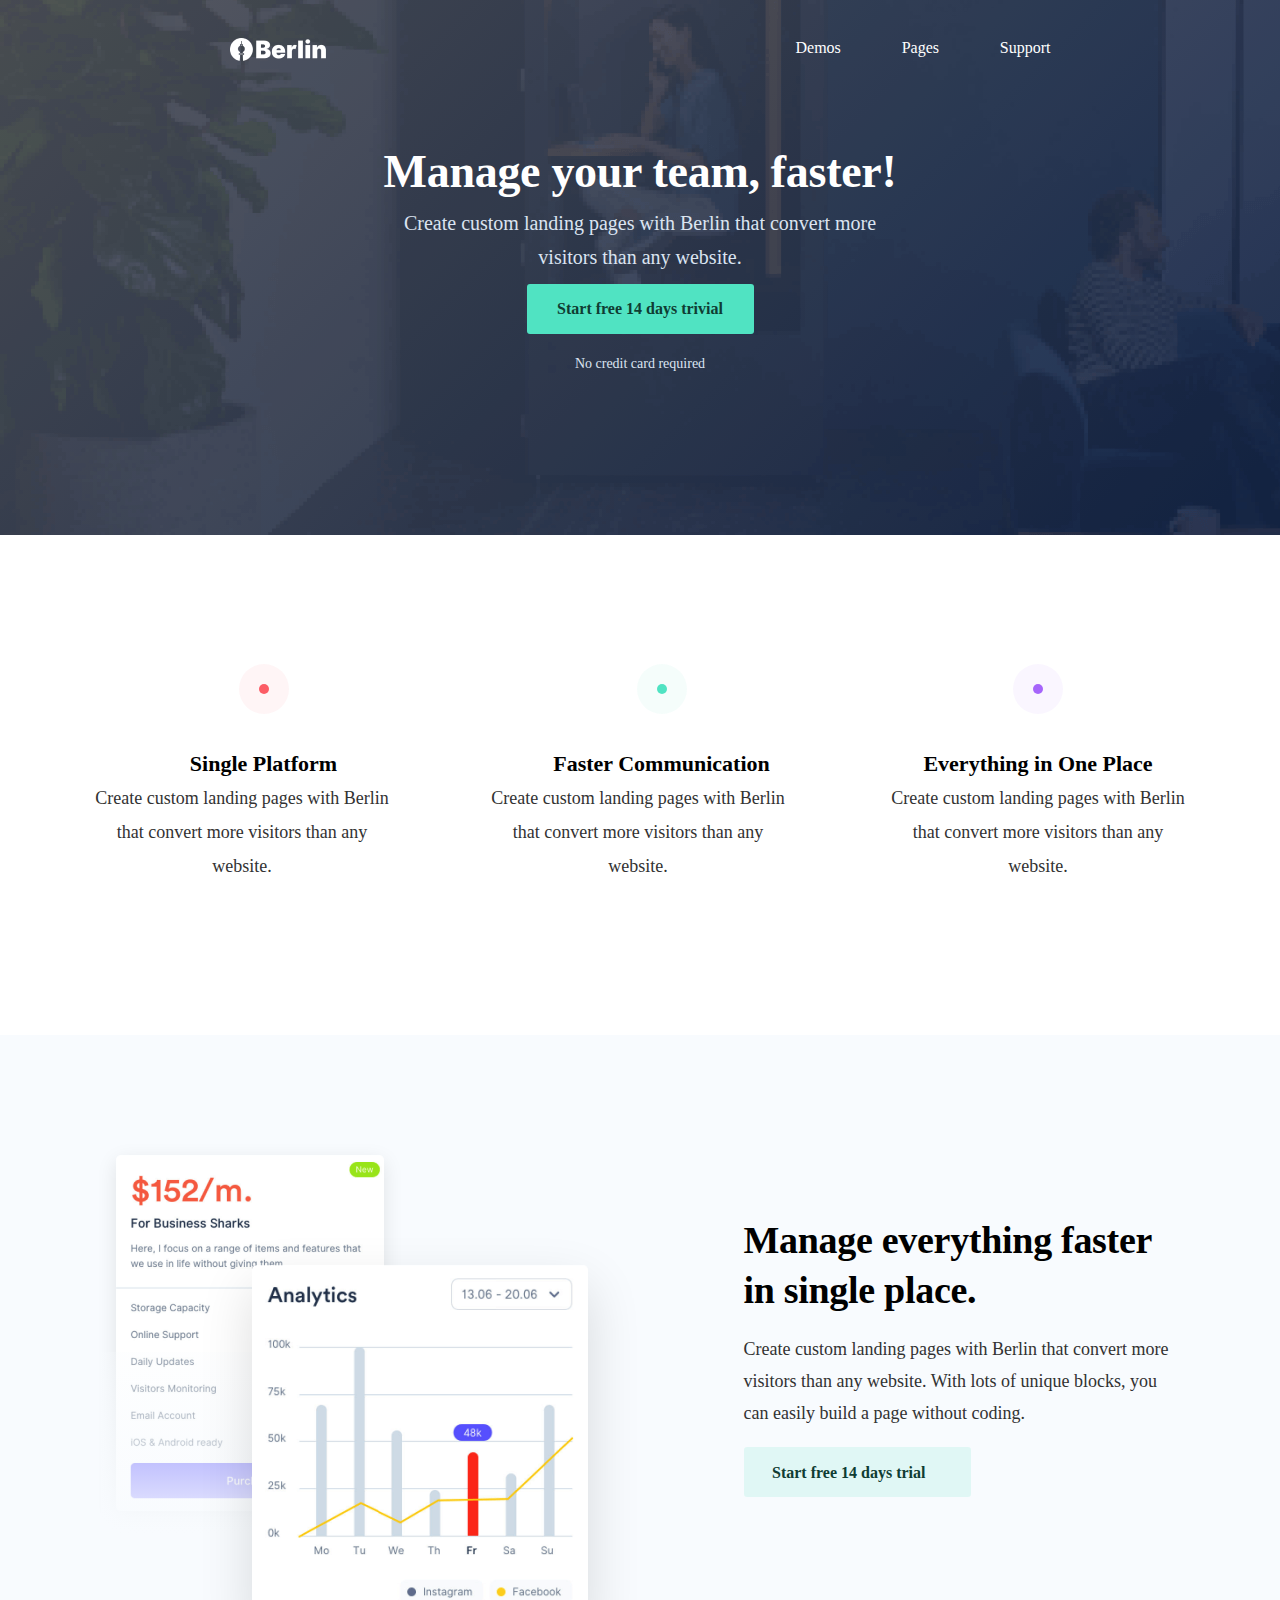
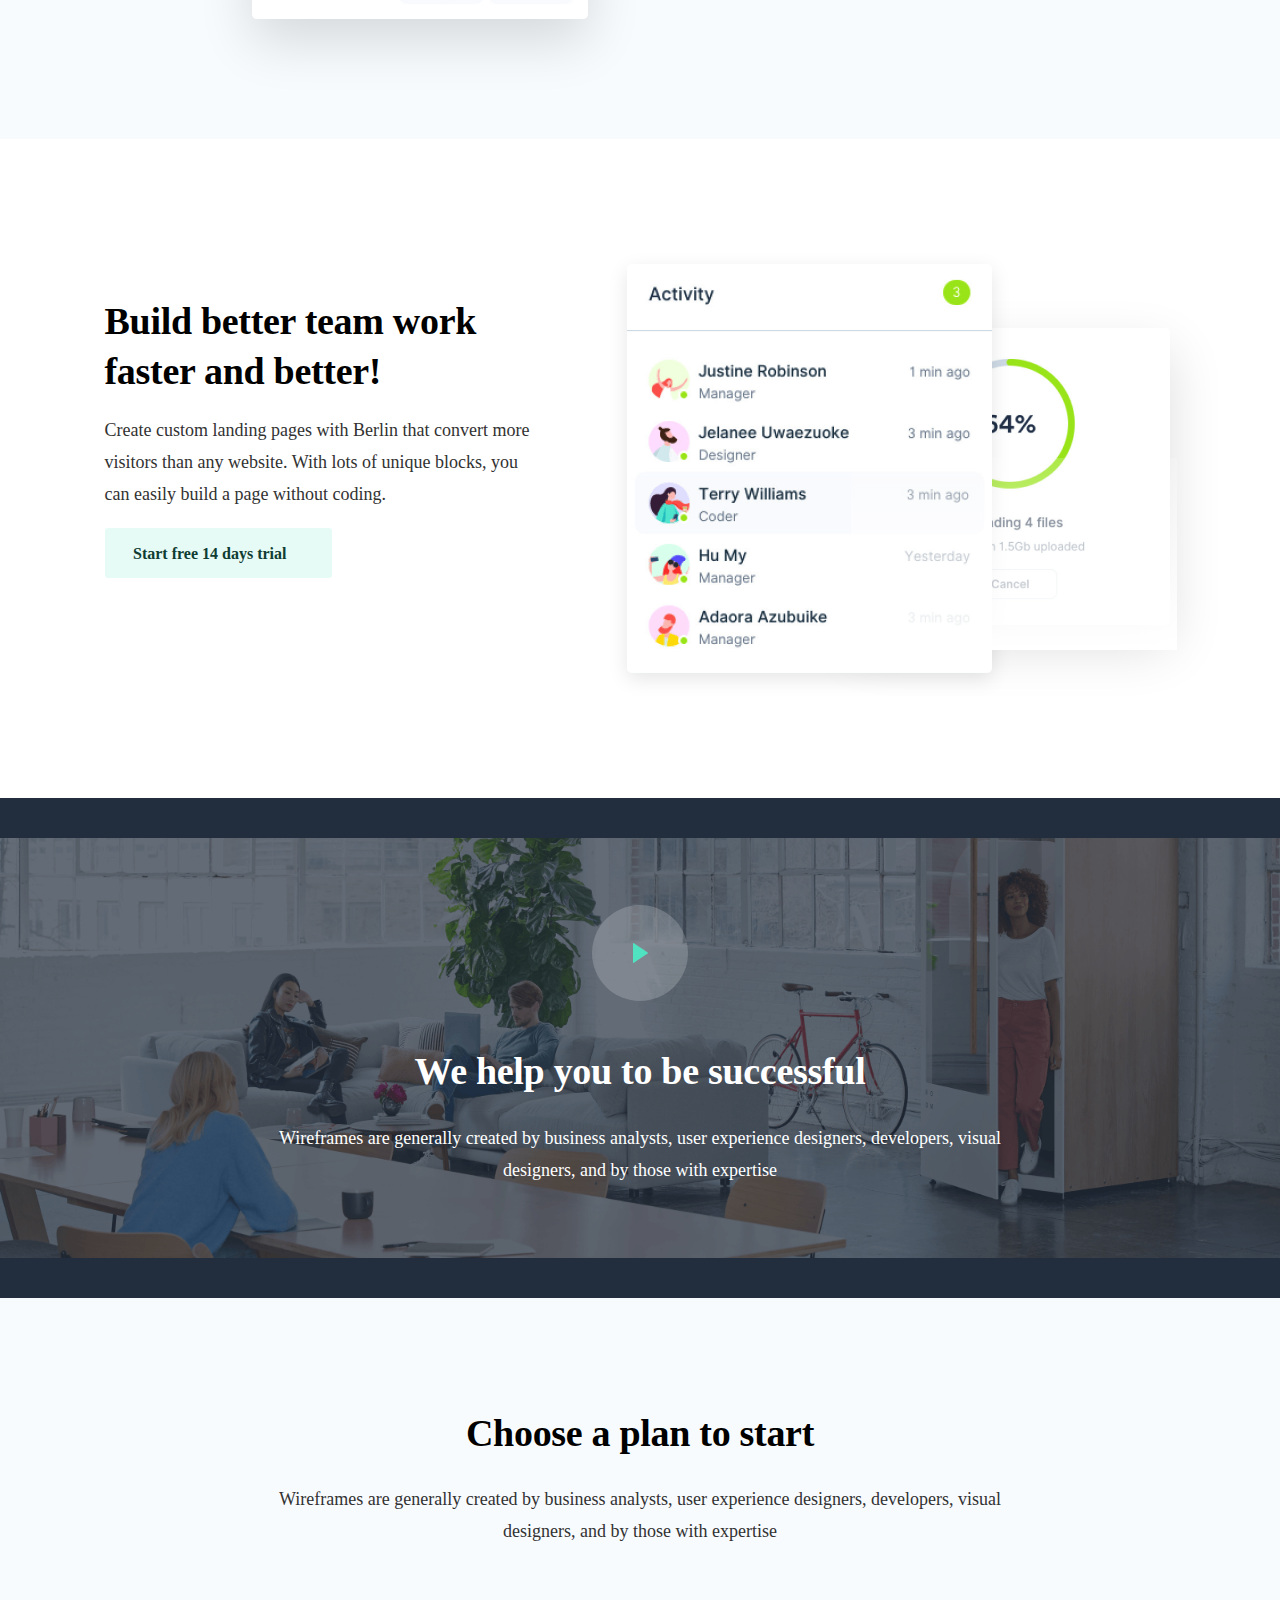
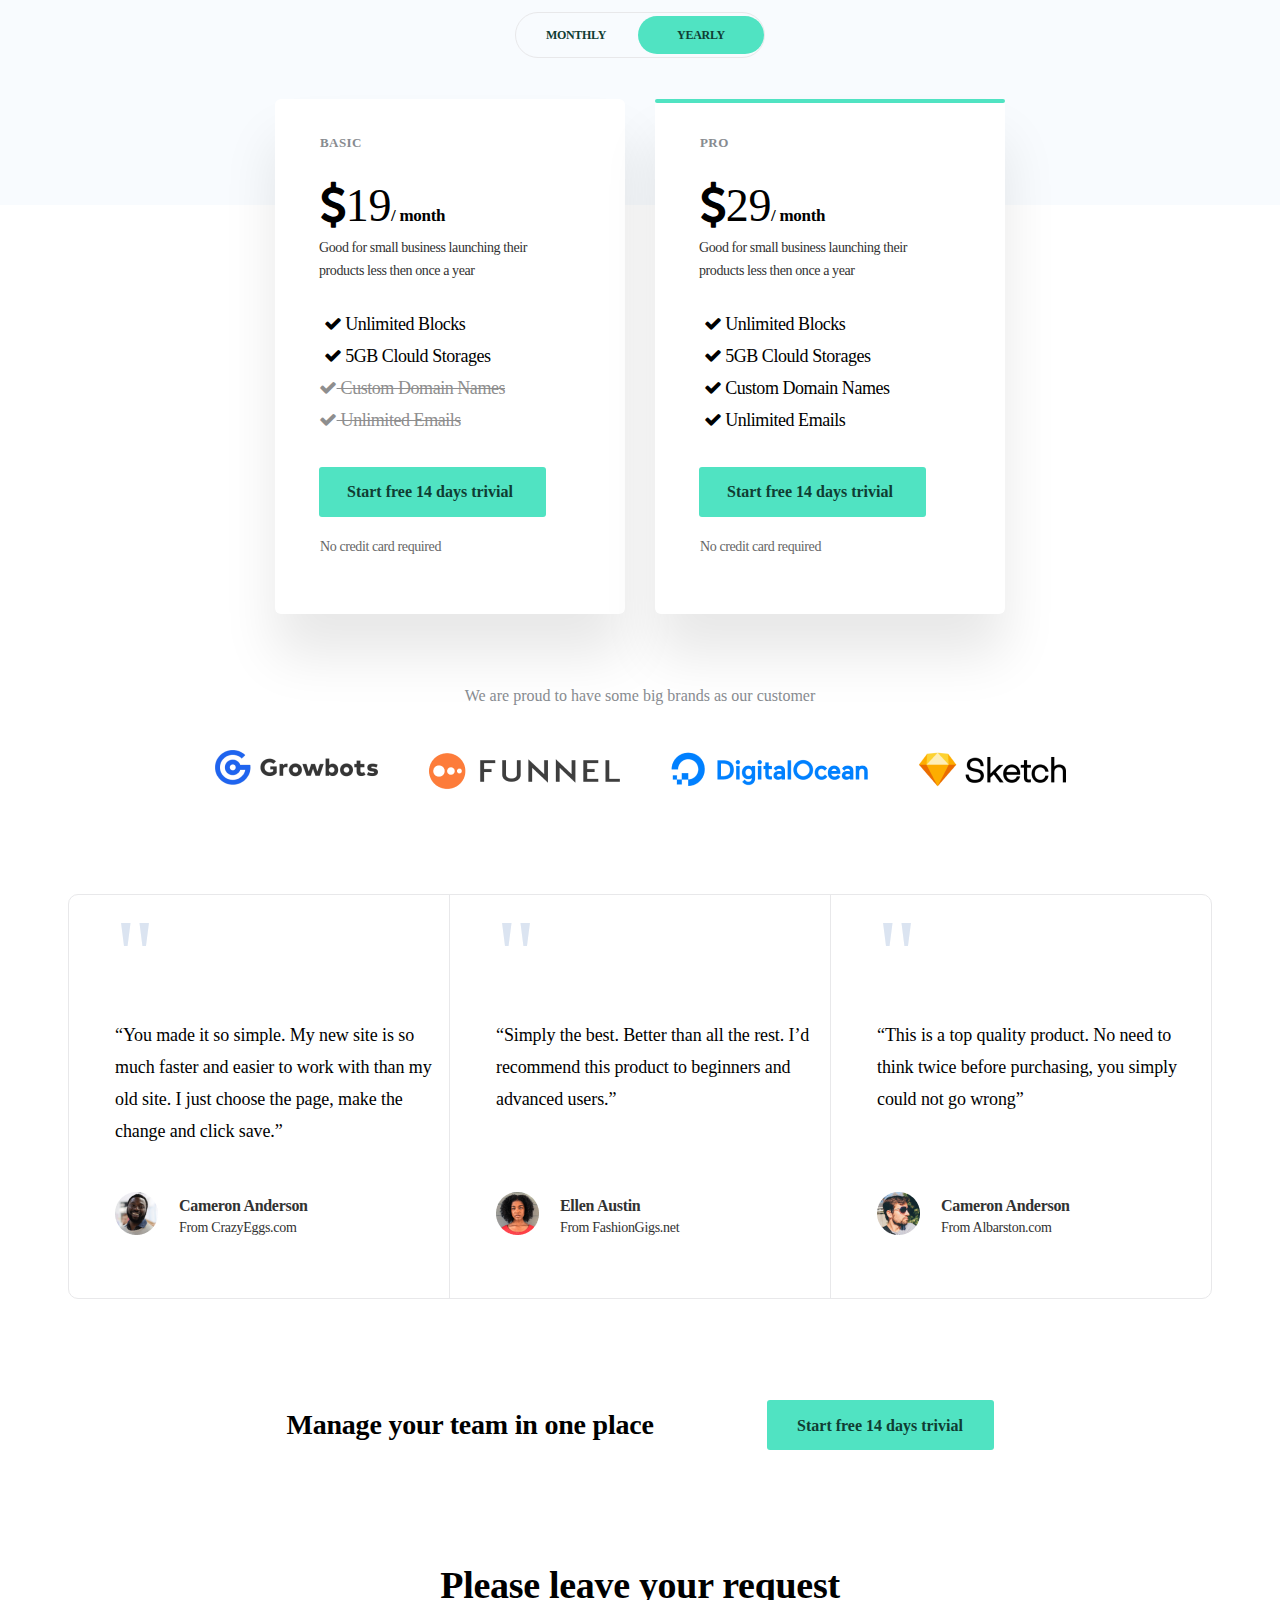
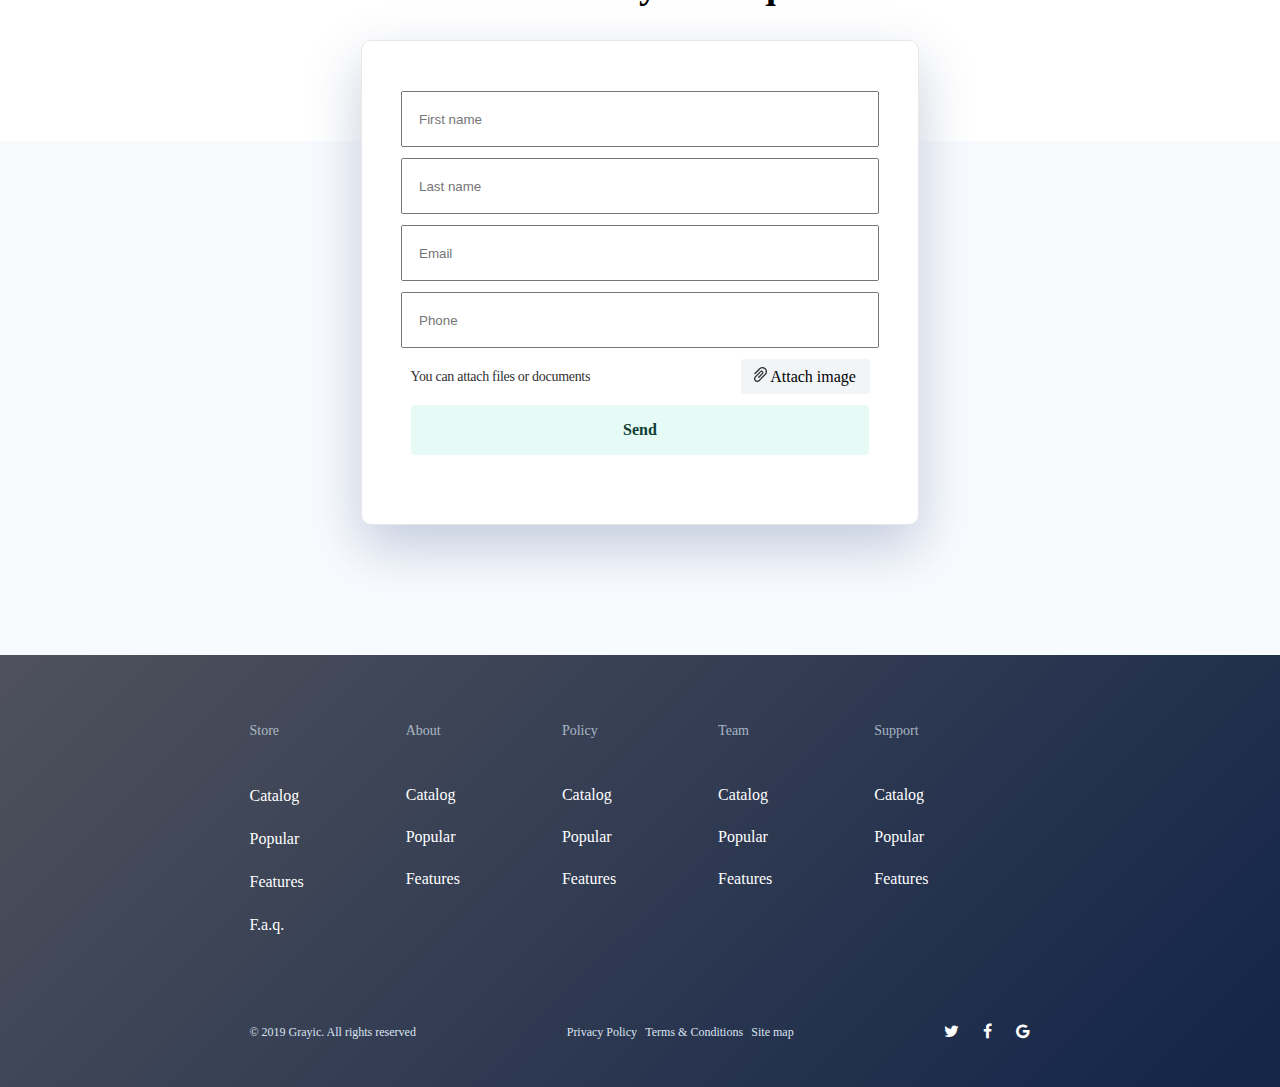
==== Abrakadabra/index.html @ 8251e000 "Add files via upload" ====
<!DOCTYPE html>
<html lang="en">
<head>
    <meta charset="UTF-8">
    <title>Flex'ы</title>
    <link rel="stylesheet" type="text/css" href="med.css">
    <link rel="stylesheet" href="https://cdnjs.cloudflare.com/ajax/libs/font-awesome/4.7.0/css/font-awesome.min.css">
    <meta name="viewport"
          content="width=device-width, user-scalable=no, initial-scale=1.0, maximum-scale=1.0, minimum-scale=1.0">
    <link rel="stylesheet" type="text/css" href="Site 1 css.css">
</head>
<body>
    <div class="BlackBigFrame">
        <div class="BigFrame">
            <div class="HeaderOfFirstBlock head-of-block-1">
                <a href=""><div class="PhotoOnTheTopLeftOfFirstBlock"></div></a>
                <div class="TopRigthButton marg-for-rigth-top-of-1">
                    <p><a href="">Demos </a></p>
                    <p><a href="">Pages </a></p>
                    <p><a href="">Support </a></p>
                </div>
            </div>
                <div class="CenterOfBlock">
                    <h1 class="H1InFirstBlock">Manage your team, faster!</h1>
                    <p class="Description">Create custom landing pages with Berlin that convert more <br>
                    visitors than any website. </p>
                    <p class="BTN"><a class="textBTN" href="">Start free 14 days trivial</a></p>
                    <p class="underButton">No credit card required</p>
                </div>
        </div>
    </div>
    <div class="SecondBlock bigger-height">
        <div class="FrameForCard column-class-marg">
            <div class="Card1">
                <div class="Centrir">
                    <div class="RedOvalRadius"></div>
                    <div class="RedOvalCenter"></div>
                </div>
                <div class="HeaderOfCard">Single Platform</div>
                <div class="textOfCard">Create custom landing pages with Berlin that convert more visitors than any website.</div>
            </div>
            <div class="Card2">
                <div class="Centrir">
                    <div class="GreenOvalRadius"></div>
                    <div class="GreenOvalCenter"></div>
                </div>
                <div class="HeaderOfCard">Faster Communication</div>
                <div class="textOfCard">Create custom landing pages with Berlin that convert more visitors than any website.</div>
            </div>
            <div class="Card3">
                <div class="Centrir">
                    <div class="OvalBlueRadius"></div>
                    <div class="OvalBlueCenter"></div>

                </div>
                <div class="HeaderOfCard">Everything in One Place</div>
                <div class="textOfCard">Create custom landing pages with Berlin that convert more visitors than any website.</div>
            </div>
        </div>
    </div>
    <div class="ThirdBlock big-block-left-align">
        <div class="MiniThirdBlock column-class">
            <div class="FrameForImageOfThirdBlock">
                <div class="ImageCloser">
                    <div class="RectangleForCloserPhoto"></div>
                </div>
                <div class="ImageNext"></div>
            </div>
            <div class="FrameForTextOfGraph">
                <div class="HeaderOfGraph">Manage everything faster in single place.</div>
                <p class="textOfGraph">Create custom landing pages with Berlin that convert more visitors than any
                    website. With lots of unique blocks, you can easily build a page without coding.</p>
                <div class="BTNForGraph"></div>
                <a class="textBTNForGraph" href=" ">Start free 14 days trial</a>

            </div>
        </div>
    </div>
    <div class="Block4">
        <div class="Mini4Block column-class-reverse">
            <div class="FrameForImageOf4Block">
                <div class="ImageCloserOf4Block">
                    <div class="RectangleForCloserPhotoOf4Block"></div>
                </div>
                <div class="ImageNextOf4Block"></div>
            </div>
            <div class="FrameForTextOfGraph">
                <div class="HeaderOfGraph">Build better team work faster and better!</div>
                <p class="textOfGraph">Create custom landing pages with Berlin that convert more visitors than any
                    website. With lots of unique blocks, you can easily build a page without coding.</p>
                <div class="BTNForGraph"></div>
                <a class="textBTNForGraph" href=" ">Start free 14 days trial</a>
            </div>
        </div>
    </div>
<div class="video-lower"><div class="Block5Fon">
        <video width="100%" height="500" poster="VideoImage.png">
        <source src="movie.mp4">
        </video>
        <div class="CenterOfBlock5 ">
            <div>
                <a class="Centrir" href=""><div class="OvalRadius"></div>
                    <div class="PlayBadge">
                    </div></a>
            </div>
            <h1 class="UnderPlay">We help you to be successful</h1>
            <div class="centrirov"><p class="textUnderPlay white-text-of-video-block">Wireframes are generally created by business analysts, user experience designers, developers, visual
                designers, and by those with expertise</p></div>
        </div>
    </div>
    <div class="Block6">
        <div class="PlanToStart">
            <h1 class="HeaderOf6Block">Choose a plan to start</h1>
            <div class="centrirov"><p class="textOfBlock6 white-text-of-video-block">Wireframes are generally created by business analysts, user experience designers, developers, visual
                designers, and by those with expertise</p></div>
        </div>
    </div>
    <div class="Block7">
        <div class="Shop2Card">
            <div class="ButtonOf7Block">
                <a href=""><div class="LeftButtonOf7Block">MONTHLY</div></a>
                <a href=""><div class="RightButtonOf7Block">YEARLY</div></a>
            </div>
            <div class="FrameForCardOfThePrice column-class-for-price">
                <div class="CardWithPrice">
                    <a href=""><div class="Rectangl"></div></a>
                    <div class="Version">Basic</div>
                    <div class="TypeOfDollar"><i class="fa fa-dollar">19</i><span class="TypeOfAfterDollar">/ month</span></div>
                    <div class="TextOfCardWithPrice">Good for small business launching their products less then once a year</div>
                    <div class="PointsOfAdvantages"><i class="fa fa-check"></i> Unlimited Blocks</div>
                    <div class="PointsOfAdvantages"><i class="fa fa-check"></i> 5GB Clould Storages</div>
                    <div class="TextWithLine"><i class="fa fa-check"></i> Custom Domain Names</div>
                    <div class="TextWithLine"><i class="fa fa-check"></i> Unlimited Emails</div>
                    <p class="BTNForPrice"><a class="textBTNForPrice" href="">Start free 14 days trivial</a></p>
                    <p class="BlackTextUnderBTN">No credit card required</p>
                </div>
                <div class="CardWithPrice">
                    <a href=""><div class="BlueRectangl"></div></a>
                    <div class="Version">Pro</div>
                    <div class="TypeOfDollar"><i class="fa fa-dollar">29</i><span class="TypeOfAfterDollar">/ month</span></div>
                    <div class="TextOfCardWithPrice">Good for small business launching their products less then once a year</div>
                    <div class="PointsOfAdvantages"><i class="fa fa-check"></i> Unlimited Blocks</div>
                    <div class="PointsOfAdvantages"><i class="fa fa-check"></i> 5GB Clould Storages</div>
                    <div class="PointsOfAdvantages"><i class="fa fa-check"></i> Custom Domain Names</div>
                    <div class="PointsOfAdvantages"><i class="fa fa-check"></i> Unlimited Emails</div>
                    <p class="BTNForPrice"><a class="textBTNForPrice" href="">Start free 14 days trivial</a></p>
                    <p class="BlackTextUnderBTN">No credit card required</p>
                </div>
            </div>
        </div>
    </div>
<div class="lower-400">    <div class="FrameForShops">
        <div class="Shops">
            <div class="Shops__container">We are proud to have some big brands as our customer</div>
            <div class="Shops__brand simple-column-class">
                <a href=""><div class="Growbots"></div></a>
                <a href=""><div class="Funnel"></div></a>
                <a href=""><div class="Ocean"></div></a>
                <a href=""><div class="Sketch"></div></a>
            </div>
        </div>
    </div>
</div>
    <div class="comments">
        <div class="comments-container comments-media">
            <div class="comments-container-exemple">
                <div class="comments-container-exemple-quotes">"</div>
                <div class="comments-container-exemple-text">“You made it so simple. My new site is so much faster and
                    easier to work with than my old site. I just choose the page, make the change and click save.”</div>
                <div class="comments-container-exemple-account">
                    <div class="comments-container-exemple-account-avatar-camer"></div>
                    <div class="comments-container-exemple-account-description">
                        <div class="comments-container-exemple-account-name">Cameron Anderson</div>
                        <div class="comments-container-exemple-account-home">From CrazyEggs.com</div>
                    </div>
                </div>
            </div>

            <div class="comments-container-exemple">
                <div class="comments-container-exemple-quotes">"</div>
                <div class="comments-container-exemple-text-margin">“Simply the best. Better than all the rest. I’d recommend
                    this product to beginners and advanced users.”</div>
                <div class="comments-container-exemple-account">
                    <div class="comments-container-exemple-account-avatar-girl"></div>
                    <div class="comments-container-exemple-account-description">
                        <div class="comments-container-exemple-account-name">Ellen Austin</div>
                        <div class="comments-container-exemple-account-home">From FashionGigs.net</div>
                    </div>
                </div>
            </div>
            <div class="comments-container-exemple">
                <div class="comments-container-exemple-quotes">"</div>
                <div class="comments-container-exemple-text-margin">“This is a top quality product. No need to think twice
                    before purchasing, you simply could not go wrong”</div>
                <div class="comments-container-exemple-account">
                    <div class="comments-container-exemple-account-avatar-nicecamer"></div>
                    <div class="comments-container-exemple-account-description">
                        <div class="comments-container-exemple-account-name">Cameron Anderson</div>
                        <div class="comments-container-exemple-account-home">From Albarston.com</div>
                    </div>
                </div>
            </div>
        </div>
    </div>
    <div class="lower-750">
    <div class="lonelyBTN">
        <div class="lonelyBTN-Frame">
            <div class="lonelyBTN-Frame-text">Manage your team in one place</div>
            <p class="lonelyBTN-Frame-rect"><a class="lonelyBTN-Frame-rect-text" href="">Start free 14 days trivial</a></p>
        </div>
    </div>
    <div class="Form">
        <div class="form-container">
            <div class="HeaderOf6Block">Please leave your request</div>
            <div class="form-container-main">
                <div><input type="text" placeholder="First name" class="form-container-main-btn"></div>
                <div><input type="text" placeholder="Last name" class="form-container-main-btn"></div>
                <div><input type="email" placeholder="Email" class="form-container-main-btn"></div>
                <div><input type="tel" placeholder="Phone" class="form-container-main-btn"></div>
                <div class="form-container-main-attach">
                    <div class="form-container-main-attach-text">You can attach files or documents</div>
                    <div class="form-container-main-attach-relative">

                        <div class="form-container-main-attach-btn-text"><p><img src="skrep.png" alt=""> Attach image</p></div>
                        <div><input class="form-container-main-attach-btn" type="submit"></div>
                    </div>
                </div>
                <a href=""><div class="form-container-main-send"></div>
                    <div class="form-container-main-send-text">Send</div></a>

            </div>
        </div>
    </div>
    <div class="footer">
        <div class="footer-container">
            <div class="footer-container-top">
                <div class="footer-container-top-store footer-container-top-text footer-column">
                    <div class="footer-container-top-header">Store</div>
                    <div><a href="">Catalog</a></div>
                    <div><a href="">Popular</a></div>
                    <div><a href="">Features</a></div>
                    <div><a href="">F.a.q.</a></div>
                </div>
                <div class="footer-container-top-column footer-container-top-text footer-column">
                    <div class="footer-container-top-header">About</div>
                    <div><a href="">Catalog</a></div>
                    <div><a href="">Popular</a></div>
                    <div><a href="">Features</a></div>
                </div>
                <div class="footer-container-top-column footer-container-top-text footer-column">
                    <div class="footer-container-top-header">Policy</div>
                    <div><a href="">Catalog</a></div>
                    <div><a href="">Popular</a></div>
                    <div><a href="">Features</a></div>
                </div>
                <div class="footer-container-top-column footer-container-top-text footer-column">
                    <div class="footer-container-top-header">Team</div>
                    <div><a href="">Catalog</a></div>
                    <div><a href="">Popular</a></div>
                    <div><a href="">Features</a></div>
                </div>
                <div class="footer-container-top-column footer-container-top-text footer-column">
                    <div class="footer-container-top-header">Support</div>
                    <div><a href="">Catalog</a></div>
                    <div><a href="">Popular</a></div>
                    <div><a href="">Features</a></div>
                </div>
            </div>
            <div class="footer-container-botton footer-container-botton-text">
                <div>© 2019 Grayic. All rights reserved</div>
                <div class="footer-container-botton-center">
                    <div>Privacy Policy</div>
                    <div>Terms & Conditions</div>
                    <div>Site map</div>
                </div>
                <div class="footer-container-botton-rigth">
                    <a href=""><i class="fa fa-twitter"></i></a>
                    <a href=""><i class="fa fa-facebook-f"></i></a>
                    <a href=""><i class="fa fa-google"></i></a>
                </div>
            </div>
        </div>
    </div>
    </div>
</div>
</body>
</html>
---- Abrakadabra/med.css ----
@media (min-width: 600px) and (max-width: 1100px){
    .column-class-marg{
        flex-direction: column;
        align-items: center;
        margin-bottom: 400px;
        margin-top: 150px;
    }
    .head-of-block-1{
        flex-direction: column;
        align-items: center;
    }
    .simple-column-class{
        flex-direction: column;
        align-items: center;
    }
    .column-class{
        margin-top: 100px;
        display: flex;
        flex-direction: column;

    }
    .column-class-for-price{
        flex-direction: column;
        margin-right: calc(100% - 730px/2);
    }
    .column-class-reverse{
        margin-top: 800px;
        flex-direction: column-reverse;
    }
    .video-lower{
        margin-top: 300px;
    }
    .lower-400{
        margin-top: 400px;
    }

    .centrirov{
        display: flex;
        justify-content: center;
    }
    .white-text-of-video-block{
        width: 550px;
    }
    .comments-media{
        flex-direction: column;
        margin-top: 100px;
        align-items: center;
    }
    .lower-750{
        margin-top: 750px;
    }
    .footer-column{
        padding-right: 10px;
    }
}
---- Abrakadabra/Site 1 css.css ----
body{
    margin: 0;
}
a{
    text-decoration: none;
}
a{
    color: #FFFFFF;
}
.BlackBigFrame{
    width: 100%;
    height: 535px;
    background: linear-gradient(315.06deg, #152649 5%, #4F525C 100%);
}
.BigFrame{
    width: 100%;
    height: 535px;
    background: url(Foto1.png);
    display: flex;
    flex-wrap: wrap;
    justify-content: center;
}
.HeaderOfFirstBlock{
    display: flex;
    justify-content: space-between;
    width: calc(100% - 231px - 228px);
    margin-top: 20px;
    height: 50px;

    font-family: Inter;
    font-style: normal;
    font-weight: normal;
    font-size: 16px;
    line-height: 24px;

    color: #DBE4F1;
}
.CenterOfBlock{
    width: 585px;
    height: 260px;
    margin-top: -50px;
    text-align: center;
}
.H1InFirstBlock{
    font-family: Inter;
    font-style: normal;
    font-weight: bold;
    font-size: 46px;
    line-height: 68px;

    margin-top: -10px;
    text-align: center;
    letter-spacing: -0.3px;

    color: #FFFFFF;
}
.Description{
    font-family: Inter;
    font-style: normal;
    font-weight: normal;
    font-size: 20px;
    line-height: 34px;
    margin-top: -30px;

    text-align: center;

    color: #DBE4F1;
}
.BTN{
    margin-left: calc(50% - 227px/2);
    margin-top: -10px;
    width: 227px;
    height: 50px;
    background: #50E3C2;
    border-radius: 3px;
}
.textBTN{
    font-family: Inter;
    font-style: normal;
    font-weight: 600;
    font-size: 16px;
    line-height: 50px;
    text-align: center;

    color: #0F3D33;
}
.underButton{
    font-family: Inter;
    font-style: normal;
    font-weight: normal;
    font-size: 14px;
    line-height: 28px;

    text-align: center;

    color: #DBE4F1;
}
.TopRigthButton{
    display: flex;
    width: 255px;
    justify-content: space-between;

    font-family: Inter;
    font-style: normal;
    font-weight: normal;
    font-size: 16px;
    line-height: 24px;

    color: #DBE4F1;
}
.PhotoOnTheTopLeftOfFirstBlock{
    width: 96px;
    height: 23px;
    margin-top: 18px;
    color: #FFFFFF;
    background: url(Berlin.png);
}
.SecondBlock{
    width: 100%;
    height: 500px;
    display: flex;
    justify-content: center;
    align-items: center;
}
.FrameForCard{
    width: 1103px;
    height: 243px;
    display: flex;
    justify-content: space-between;
}
.Card1{
    width: 350px;
    height: 243px;
}
.Card2{
    width: 354px;
    height: 243px;
}
.Card3{
    width: 307px;
    height: 243px
}
.HeaderOfCard{
    font-family: Inter;
    font-style: normal;
    font-weight: bold;
    font-size: 22px;
    line-height: 34px;

    text-align: center;

    color: #000000;
}
.textOfCard{
    width: 307px;

    font-family: Inter;
    font-style: normal;
    font-weight: normal;
    font-size: 18px;
    line-height: 34px;

    text-align: center;

    color: #323232;
}
.OvalBlueCenter{
    width: 10px;
    height: 10px;
    margin-bottom: calc(33px - 10px);
    background: #A665FB;
    border-radius: 50%;

    position: relative;
    bottom: 30px;
}
.OvalBlueRadius{
    width: 50px;
    height: 50px;
    background: #A665FB;
    mix-blend-mode: normal;
    opacity: 0.06;
    border-radius: 50%;
}
.RedOvalCenter{
    width: 10px;
    height: 10px;
    margin-bottom: calc(33px - 10px);
    background: #FC5C65;
    border-radius: 50%;

    position: relative;
    bottom: 30px;

}
.RedOvalRadius{
    width: 50px;
    height: 50px;
    background: #FC5C65;
    mix-blend-mode: normal;
    opacity: 0.06;
    border-radius: 50%;

}
.GreenOvalCenter{
    width: 10px;
    height: 10px;
    margin-bottom: calc(33px - 10px);
    background: #50E3C2;
    border-radius: 50%;

    position: relative;
    bottom: 30px;
}
.GreenOvalRadius{
    width: 50px;
    height: 50px;
    background: #50E3C2;
    mix-blend-mode: normal;
    opacity: 0.06;
    border-radius: 50%;
}
.ThirdBlock{
    width: 100%;
    height: 704px;
    display: flex;
    justify-content: center;
    align-items: center;
    background: #F8FBFE;
}
.MiniThirdBlock{
    width: 1079px;
    height: 464px;
    display: flex;
    justify-content: space-between;
    align-items: center;

}
.FrameForImageOfThirdBlock{
    width: 487px;
    height: 464px;

}
.FrameForTextOfGraph{
    width: 436px;
    height: 345px;
}
.ImageCloser{
    width: 268.59px;
    height: 355.53px;
    margin-left: 15.16px;
    background: url(152photo.png);
    box-shadow: 0px 6px 20px rgba(0, 0, 0, 0.103346);
    border-radius: 5px;
}
.RectangleForCloserPhoto{
    position: relative;
    top: 196.88px;
    right: 15.16px;

    width: 351px;
    height: 192px;
    background: linear-gradient(180deg, rgba(248, 251, 254, 0.0001) -26.82%, #F8FBFE 100%);

}
.ImageNext{
    width: 336px;
    height: 354.78px;
    background: url(analys.png);
    box-shadow: 0px 22px 54px rgba(0, 0, 0, 0.136011);
    border-radius: 5px;
    position: relative;
    bottom: 246px;
    left: 151px;
}
.HeaderOfGraph{
    font-family: Inter;
    font-style: normal;
    font-weight: bold;
    font-size: 38px;
    line-height: 50px;

    letter-spacing: -0.3px;

    color: #000000;
}
.textOfGraph{
    font-family: Inter;
    font-style: normal;
    font-weight: normal;
    font-size: 18px;
    line-height: 32px;


    color: #323232;
}
.BTNForGraph{
    width: 227px;
    height: 50px;
    background: #50E3C2;
    mix-blend-mode: normal;
    opacity: 0.14;
    border-radius: 3px;
}
.textBTNForGraph{
    position: relative;
    bottom: calc(18px + 1em);
    left: 28.5px;
    font-family: Inter;
    font-style: normal;
    font-weight: 600;
    font-size: 16px;
    line-height: 19px;
    text-align: center;

    color: #0F3D33;
}
.Block4{
    width: 100%;
    height: 659px;
    display: flex;
    justify-content: center;
    align-items: center;
    color: #FFFFFF;
}
.Mini4Block{
    width: 1071px;
    height: 419px;
    display: flex;
    justify-content: space-between;
    align-items: center;
}
.FrameForImageOf4Block{
    width: 549px;
    height: 409px;
    order: 1;
}
.ImageNextOf4Block{
    width: 320px;
    height: 297px;
    background: url(54procent.png);
    box-shadow: 0px 22px 54px rgba(0, 0, 0, 0.136011);
    border-radius: 5px;
    position: relative;
    Bottom: 345px;
    left: 223px;
    z-index: -1;
}
.ImageCloserOf4Block{
    width: 365px;
    height: 409px;
    background: url(Activity.png);
    box-shadow: 0px 6px 20px rgba(0, 0, 0, 0.103346);
    border-radius: 5px;
}
.RectangleForCloserPhotoOf4Block{
    position: relative;
    top: 194px;
    left: 224px;

    width: 326px;
    height: 192px;
    background: linear-gradient(180deg, rgba(255, 255, 255, 0.0001) -23.88%, #FFFFFF 100%);
}

.Block5Fon{
    width: 100%;
    height: 500px;
    background: #222D3D;
    display: flex;
    justify-content: center;
    align-items: center;

}
.CenterOfBlock5{
    width: 750px;
    height: 286px;
    position: absolute;
}
h1.UnderPlay{
    font-family: Inter;
    font-style: normal;
    font-weight: bold;
    font-size: 38px;
    line-height: 50px;
    /* identical to box height, or 132% */

    text-align: center;
    letter-spacing: -0.3px;

    color: #FFFFFF;
}
.textUnderPlay{
    font-family: Inter;
    font-style: normal;
    font-weight: normal;
    font-size: 18px;
    line-height: 32px;
    /* or 178% */

    text-align: center;

    color: #FFFFFF;
}
.Centrir{
    display: flex;
    flex-direction: column;
    align-items: center;

}
.OvalRadius{
    background: #FFFFFF;
    width: 96px;
    height: 96px;
    border-radius: 50%;
    opacity: 0.19;
}
.PlayBadge{
    position: relative;
    bottom: 58px;

    width: 15px;
    height: 20px;
    background: url(PLAY.png);
}
.Block6{
    width: 100%;
    height: 507px;
    background: #F8FBFE;
    display: flex;
    justify-content: center;
}
.PlanToStart{
    margin-top: 120px;
    width: 750px;
    height: calc(507px - 120px - 253px);
}
.HeaderOf6Block{
    font-family: Inter;
    font-style: normal;
    font-weight: bold;
    font-size: 38px;
    line-height: 50px;
    text-align: center;
    margin-top: -10px;

    letter-spacing: -0.3px;

    color: #000000;
}
.textOfBlock6{
    font-family: Inter;
    font-style: normal;
    font-weight: normal;
    font-size: 18px;
    line-height: 32px;
    /* or 178% */

    text-align: center;

    color: #323232;
}
.Shop2Card{
    width: 730px;
    height: 602px;

    margin-top: calc(314px - 507px);
    display: flex;
    flex-direction: column;
    align-items: center;
}
.Block7{
    width: 100%;
    height: 374px;

    display: flex;
    justify-content: center;
}

.ButtonOf7Block{
    width: 250px;
    height: 46px;
    background: #F8FBFE;
    border: 1px solid #E8E8EA;
    box-sizing: border-box;
    border-radius: 23px;

    font-family: Inter;
    font-style: normal;
    font-weight: 600;
    font-size: 12px;
    line-height: 28px;
    /* identical to box height, or 233% */

    letter-spacing: -0.3px;
    text-transform: uppercase;

    color: #0F3D33;

    display: flex;
    justify-content: space-between;
    align-items: center;
}
.LeftButtonOf7Block{
    width: 120px;
    height: 38px;

    text-align: center;
    line-height: 38px;
    color: #0F3D33;
}
.RightButtonOf7Block{
    width: 126px;
    height: 38px;
    background: #50E3C2;
    border-radius: 23px;

    display: flex;
    justify-content: center;
    align-items: center;

    font-family: Inter;
    font-style: normal;
    font-weight: 600;
    font-size: 12px;
    line-height: 28px;
    /* identical to box height, or 233% */

    letter-spacing: -0.3px;
    text-transform: uppercase;

    color: #0F3D33;
}
.FrameForCardOfThePrice{
    height: 556px;
    width: 730px;
    display: flex;
    justify-content: space-between;
    align-items: flex-end;
}
.CardWithPrice{
    width: 350px;
    height: 515px;
    background: #FFFFFF;
    box-shadow: 0px 42px 54px rgba(0, 0, 0, 0.0939481);
    border-radius: 6px;
}
.Rectangl{
    width: 350px;
    height: 4px;
}
.BlueRectangl{
    width: 350px;
    height: 4px;
    background: #50E3C2;
    border-radius: 6px;
}
.Version{
    font-family: Inter;
    font-style: normal;
    font-weight: bold;
    font-size: 13px;
    line-height: 32px;
    margin-left: 45px;
    margin-top: 24px;
    /* identical to box height, or 246% */

    letter-spacing: 0.433333px;
    text-transform: uppercase;

    color: #878B90;
}
.TypeOfDollar{
    font-family: Inter;
    font-style: normal;
    font-weight: bold;
    font-size: 46px;
    line-height: 60px;
    margin-left: 45px;
    margin-top: 17px;
    /* identical to box height, or 130% */

    letter-spacing: -0.3px;

    color: #000000;
}
.TypeOfAfterDollar{
    font-family: Inter;
    font-style: normal;
    font-weight: bold;
    font-size: 17px;
    line-height: 21px;

    /* identical to box height */

    letter-spacing: -0.3px;

    color: #000000;
}
.TextOfCardWithPrice{
    font-family: Inter;
    font-style: normal;
    font-weight: normal;
    font-size: 14px;
    line-height: 23px;
    margin-left: 44px;
    margin-bottom: 26px;
    width: 229px;
    /* or 164% */

    letter-spacing: -0.4px;

    color: #323232;
}
.PointsOfAdvantages{
    margin-left: 48.52px;
    font-family: Inter;
    font-style: normal;
    font-weight: normal;
    font-size: 18px;
    line-height: 32px;
    /* identical to box height, or 178% */

    letter-spacing: -0.45px;

    color: #000000;
}
.TextWithLine{
    margin-left: 44px;
    font-family: Inter;
    font-style: normal;
    font-weight: normal;
    font-size: 18px;
    text-decoration: line-through;
    line-height: 32px;
    /* identical to box height, or 178% */

    letter-spacing: -0.45px;

    color: #8E8E8E;
}
.BTNForPrice{
    margin-top: 31px;
    margin-left: 44px;
    width: 227px;
    height: 50px;
    background: #50E3C2;
    border-radius: 3px;
}
.textBTNForPrice{
    font-family: Inter;
    font-style: normal;
    font-weight: 600;
    font-size: 16px;
    line-height: 50px;
    margin-left: calc(50% - 171px/2);
    color: #0F3D33;
}
.BlackTextUnderBTN{
    font-family: Inter;
    font-style: normal;
    font-weight: normal;
    font-size: 14px;
    line-height: 28px;
    margin-left: 45px;
    /* identical to box height, or 200% */

    letter-spacing: -0.4px;

    color: #666666;
}
.Shops{
    width: 851px;
    height: 110px;
    display: flex;
    flex-direction: column;
}
.FrameForShops{
    width: 100%;
    height: calc(110px + 85px + 120px);
    display: flex;
    justify-content: center;
    align-items: center;
}
.Shops__container{
    text-align: center;
    padding-bottom: 40px;

    font-family: Inter;
    font-style: normal;
    font-weight: normal;
    font-size: 16px;
    line-height: 28px;

    color: #878B90;
}
.Shops__brand{
    display: flex;
    justify-content: space-between;
}
.Growbots{
    background: url(grow.png);
    width: 163px;
    height: 35px;
}
.Funnel{
    background: url(funn.png);
    width: 191px;
    height: 42px;
}
.Ocean{
    background: url(digital.png);
    width: 197px;
    height: 39px;
}
.Sketch{
    width: 147px;
    height: 39px;
    background: url(sket.png);
}
.comments{
    width: 100%;
    height: 405px;
    display: flex;
    justify-content: center;
}
.comments-container{
    width: 1144px;
    height: 405px;
    display: flex;

    background: #FFFFFF;
    border: 1px solid #E8E8EA;
    box-sizing: border-box;
    border-radius: 10px;
}
.comments-container-exemple{
    width: calc(1144px/3);
    border-right: 1px solid #E8E8EA;
    padding-left: 46px;
    display: flex;
    flex-direction: column;
    justify-content: space-between;
    padding-bottom: 50px;
}
.comments-container-exemple:last-child{
    border-right: none;
}
.comments-container-exemple-quotes{
    font-family: Inter;
    font-style: normal;
    font-weight: normal;
    font-size: 98px;
    line-height: 119px;
/* identical to box height */

    letter-spacing: -0.1px;

    color: #DBE4F1;
}
.comments-container-exemple-text{
    font-family: Inter;
    font-style: normal;
    font-weight: normal;
    font-size: 18px;
    line-height: 32px;
    margin-bottom: 40px;
    /* or 178% */

    letter-spacing: -0.1px;

    color: #000000;
}
.comments-container-exemple-text-margin{
    font-family: Inter;
    font-style: normal;
    font-weight: normal;
    font-size: 18px;
    line-height: 32px;
    margin-bottom: 72px;
    /* or 178% */

    letter-spacing: -0.1px;

    color: #000000;
}
.comments-container-exemple-account{
    display: flex;
    height: 56px;

}
.comments-container-exemple-account-avatar-camer{
    width: 43px;
    height: 43px;
    background: url(Cameron.png);
}
.comments-container-exemple-account-avatar-girl{
    width: 43px;
    height: 43px;
    background: url(Ellen.png);
}
.comments-container-exemple-account-avatar-nicecamer{
    width: 43px;
    height: 43px;
    background: url(niceCameron.png);
}
.comments-container-exemple-account-description{
    padding-left: 21px;

}
.comments-container-exemple-account-name{
    font-family: Inter;
    font-style: normal;
    font-weight: bold;
    font-size: 16px;
    line-height: 28px;
    /* identical to box height, or 175% */

    letter-spacing: -0.3px;

    color: #323232;
}
.comments-container-exemple-account-home{
    font-family: Inter;
    font-style: normal;
    font-weight: normal;
    font-size: 14px;
    /* identical to box height, or 200% */

    letter-spacing: -0.3px;

    color: #323232;
}
.lonelyBTN{
    width: 100%;
    height: calc(291px + 50px + 101px);
    display: flex;
    justify-content: center;
}
.lonelyBTN-Frame{
    height: 50px;
    width: 707px;
    display: flex;
    justify-content: space-between;
    align-items: center;
    margin-top: 101px;
}
.lonelyBTN-Frame-text{
    font-family: Inter;
    font-style: normal;
    font-weight: bold;
    font-size: 28px;

    letter-spacing: -0.221053px;

    color: #000000;
}
.lonelyBTN-Frame-rect{
    background: #50E3C2;
    border-radius: 3px;
    width: 227px;
    height: 50px;

    display: flex;
    justify-content: center;
    align-items: center;
}
.lonelyBTN-Frame-rect-text{
    font-family: Inter;
    font-style: normal;
    font-weight: 600;
    font-size: 16px;
    line-height: 19px;

    color: #0F3D33;

}
.Form{
    width: 100%;
    height: 514px;
    background: #F8FBFE;
    display: flex;
    justify-content: center;
}
.form-container{
    width: 558px;
    height: 565px;
    margin-top: -171px;

    display: flex;
    flex-direction: column;
    align-items: center;
}
.form-container-main{
    padding-top: 50px;
    padding-bottom: 50px;
    width: 558px;
    height: 485px;
    margin-top: 30px;
    background: #FFFFFF;
    border: 1px solid #E8E8EA;
    box-sizing: border-box;
    box-shadow: 0px 22px 54px rgba(67, 87, 138, 0.29);
    border-radius: 10px;

    display: flex;
    flex-direction: column;
    align-items: center;
    justify-content: space-between;
}
.form-container-main-btn{
    height: 50px;
    width: 456px;
    padding-left: 16px;
}

.form-container-main-attach{
    display: flex;
    justify-content: space-between;
    align-items: center;
    width: 459px;
    height: 35px;
}
.form-container-main-attach-text{
    width: 220px;
    height: 21px;

    font-family: Inter;
    font-style: normal;
    font-weight: normal;
    font-size: 14px;
    line-height: 50px;
    /* or 357% */

    display: flex;
    align-items: center;
    letter-spacing: -0.3px;

    color: #323232;
}
.form-container-main-attach-btn-text{

    background: #F2F5F8;
    border-radius: 3px;
    width: 129px;
    height: 35px;
    display: flex;
    justify-content: center;
    align-items: center;
}
.form-container-main-attach-btn{
    position: absolute;
    bottom: 1px;
    width: 129px;
    height: 35px;
    opacity: 0;
}
.form-container-main-attach-relative{
    position: relative;
}
.form-container-main-send{
    background: #50E3C2;
    mix-blend-mode: normal;
    opacity: 0.14;
    border-radius: 3px;
    width: 458px;
    height: 50px;
    display: flex;
    justify-content: center;
    align-items: center;
}
.form-container-main-send-text{
    position: relative;
    bottom: 35px;
    font-family: Inter;
    font-style: normal;
    font-weight: 600;
    font-size: 16px;
    line-height: 19px;
    text-align: center;

    color: #0F3D33;
}
.footer{
    width: 100%;
    height: 432px;
    background: linear-gradient(315.06deg, #152649 5%, #4F525C 100%);
    display: flex;
    justify-content: center;

}
.footer-container{
    width: calc(100% - 230px - 269px);
    height: 328px;
    margin-top: 60px;
    display: flex;
    flex-direction: column;
    justify-content: space-between;

}
.footer-container-top{
    display: flex;
    justify-content: space-between;
}
.footer-container-botton{
    width: 100%;
    height: 20px;
    display: flex;
    justify-content: space-between;
}
.footer-container-top-store{
    width: 165px;
    height: 227px;
    display: flex;
    flex-direction: column;
    justify-content: space-between;
}
.footer-container-top-header{
    padding-bottom: 23px;
    font-family: Inter;
    font-style: normal;
    font-weight: normal;
    font-size: 14px;
    line-height: 32px;
    /* identical to box height, or 229% */


    color: #DBE4F1;

    mix-blend-mode: normal;
    opacity: 0.7;
}
.footer-container-top-column{
    width: 165px;
    height: 181px;
    display: flex;
    flex-direction: column;
    justify-content: space-between;
}
.footer-container-top-text{
    font-family: Inter;
    font-style: normal;
    font-weight: normal;
    font-size: 16px;
    line-height: 34px;
    /* identical to box height, or 212% */


    color: #F8FBFE;
}

.footer-container-botton-text{
    font-family: Inter;
    font-style: normal;
    font-weight: normal;
    font-size: 12px;
    line-height: 18px;
    /* identical to box height, or 150% */


    color: #DBE4F1;

}
.footer-container-botton-center{
    width: 227px;
    height: 18px;

    display: flex;
    justify-content: space-between;
}
.footer-container-botton-rigth{
    height: 16px;
    width: 86px;

    display: flex;
    justify-content: space-between;

    color: #FFFFFF;
    font-size: 16px;
    font-weight: bold;
}
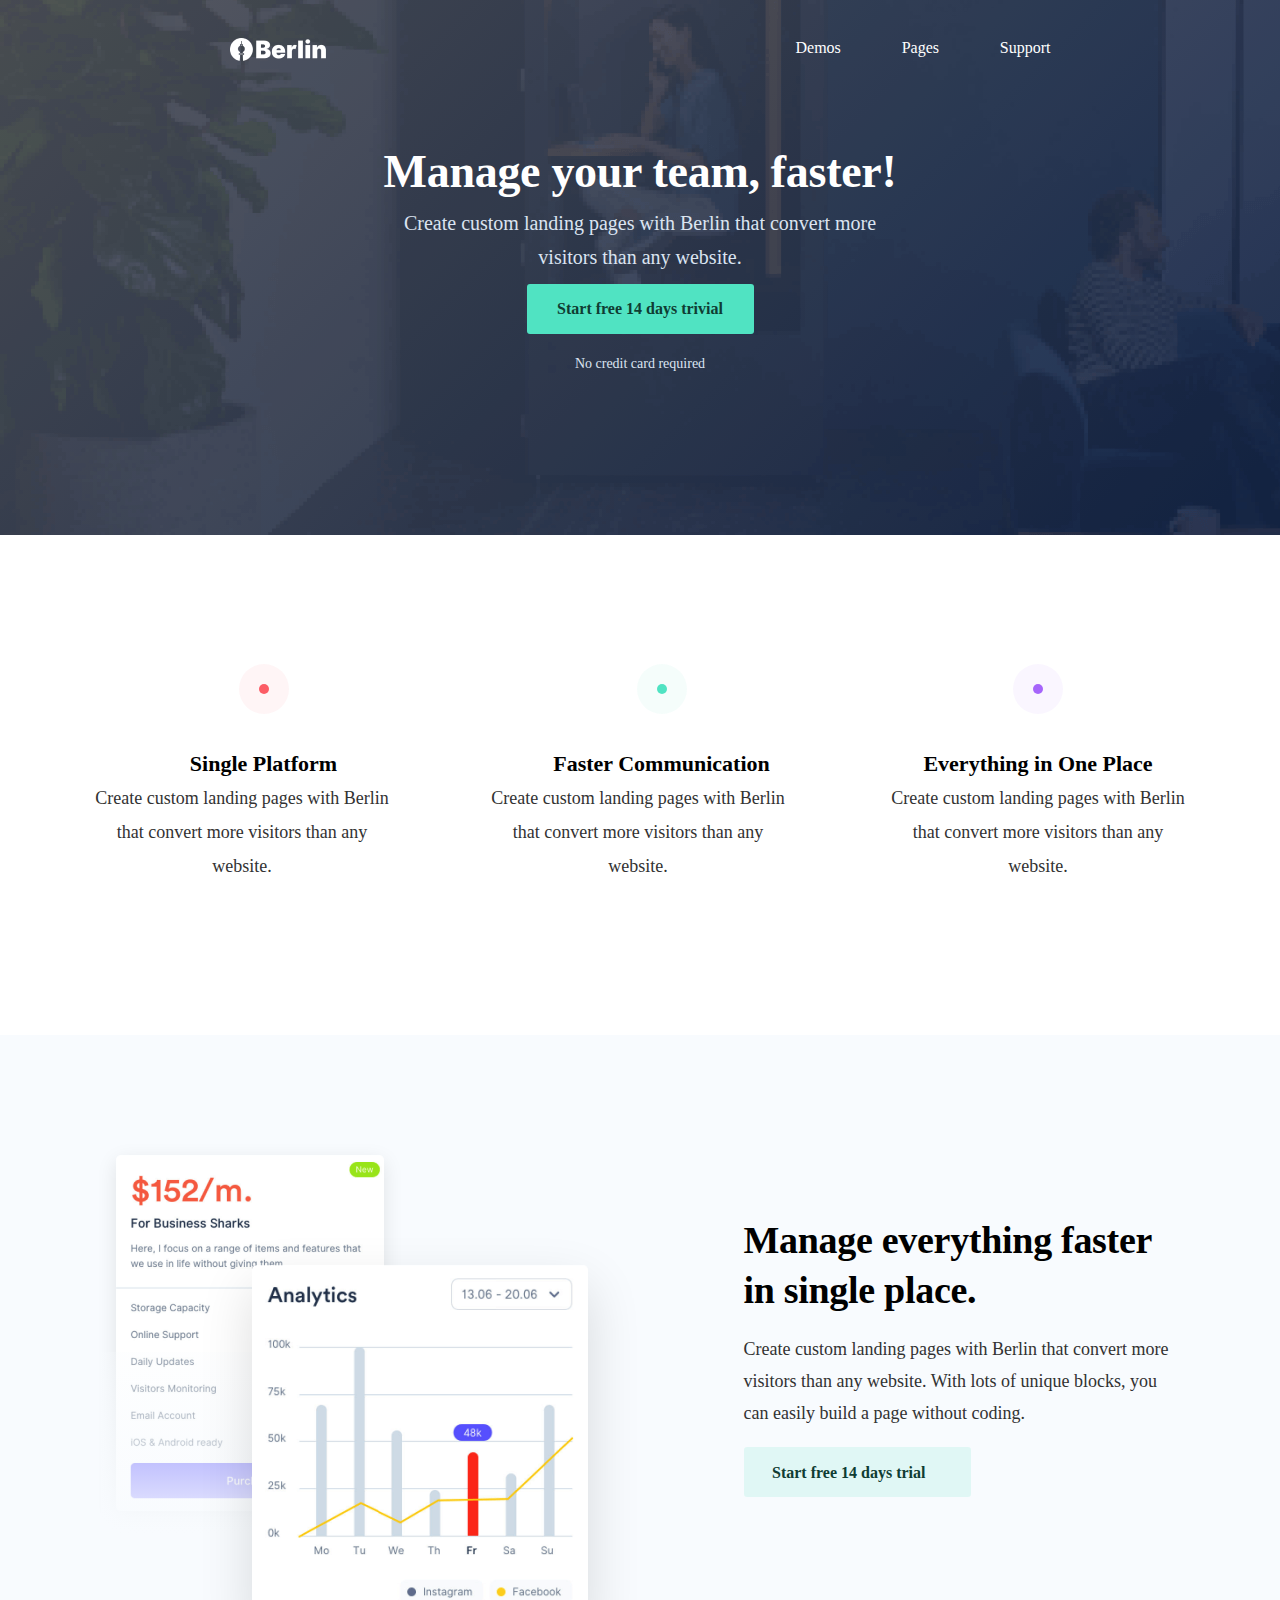
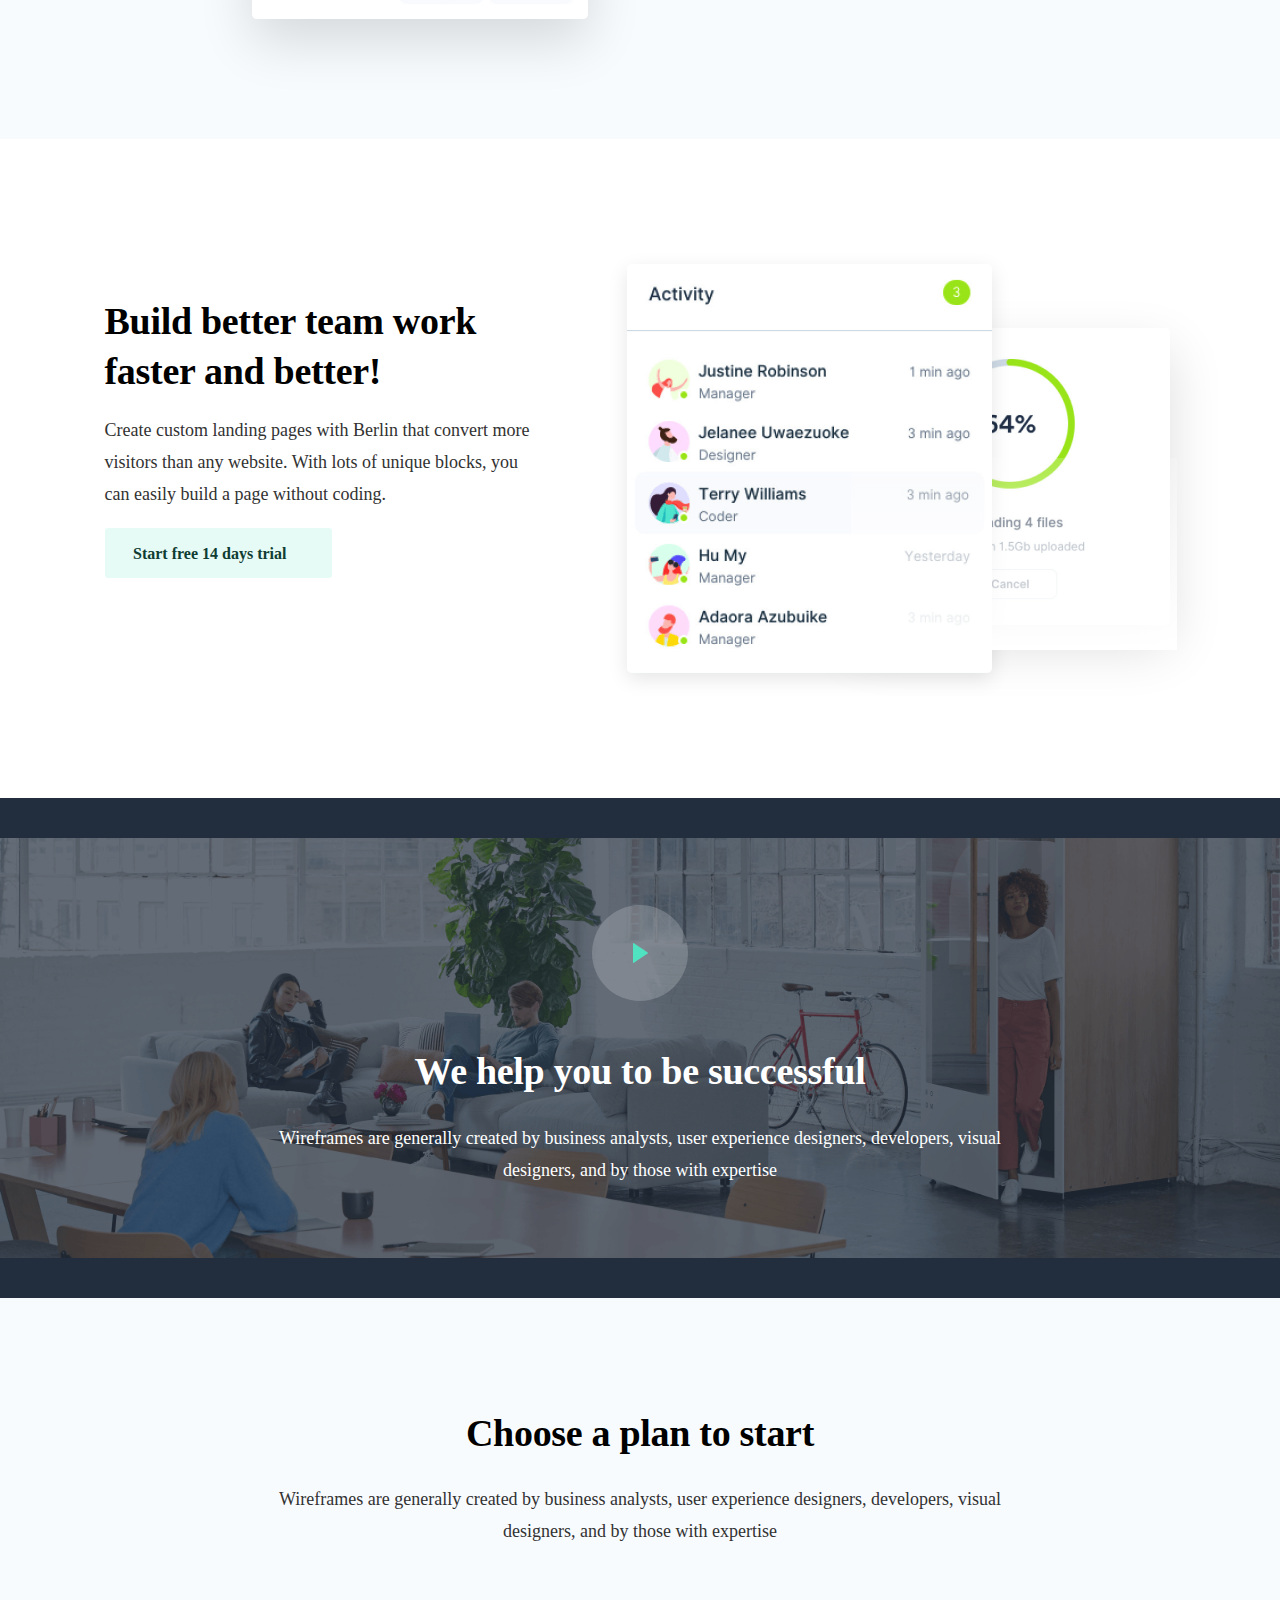
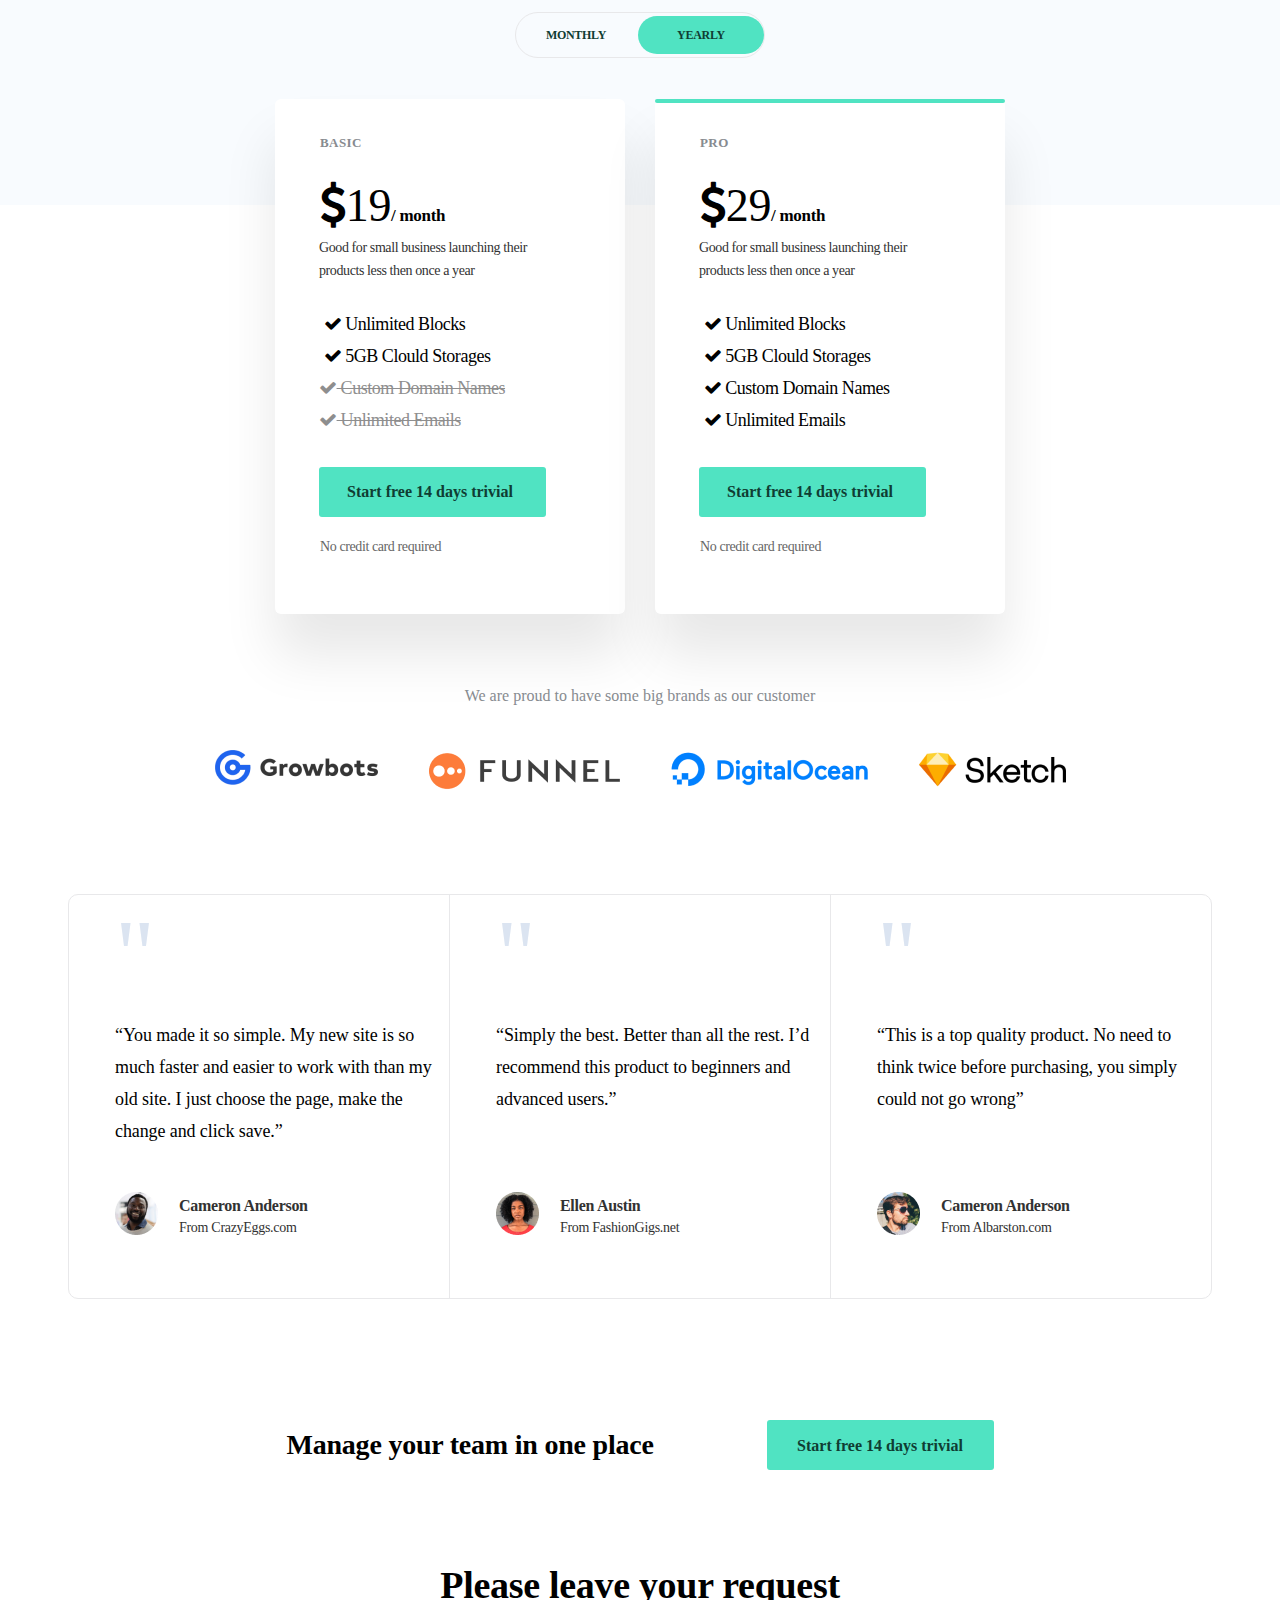
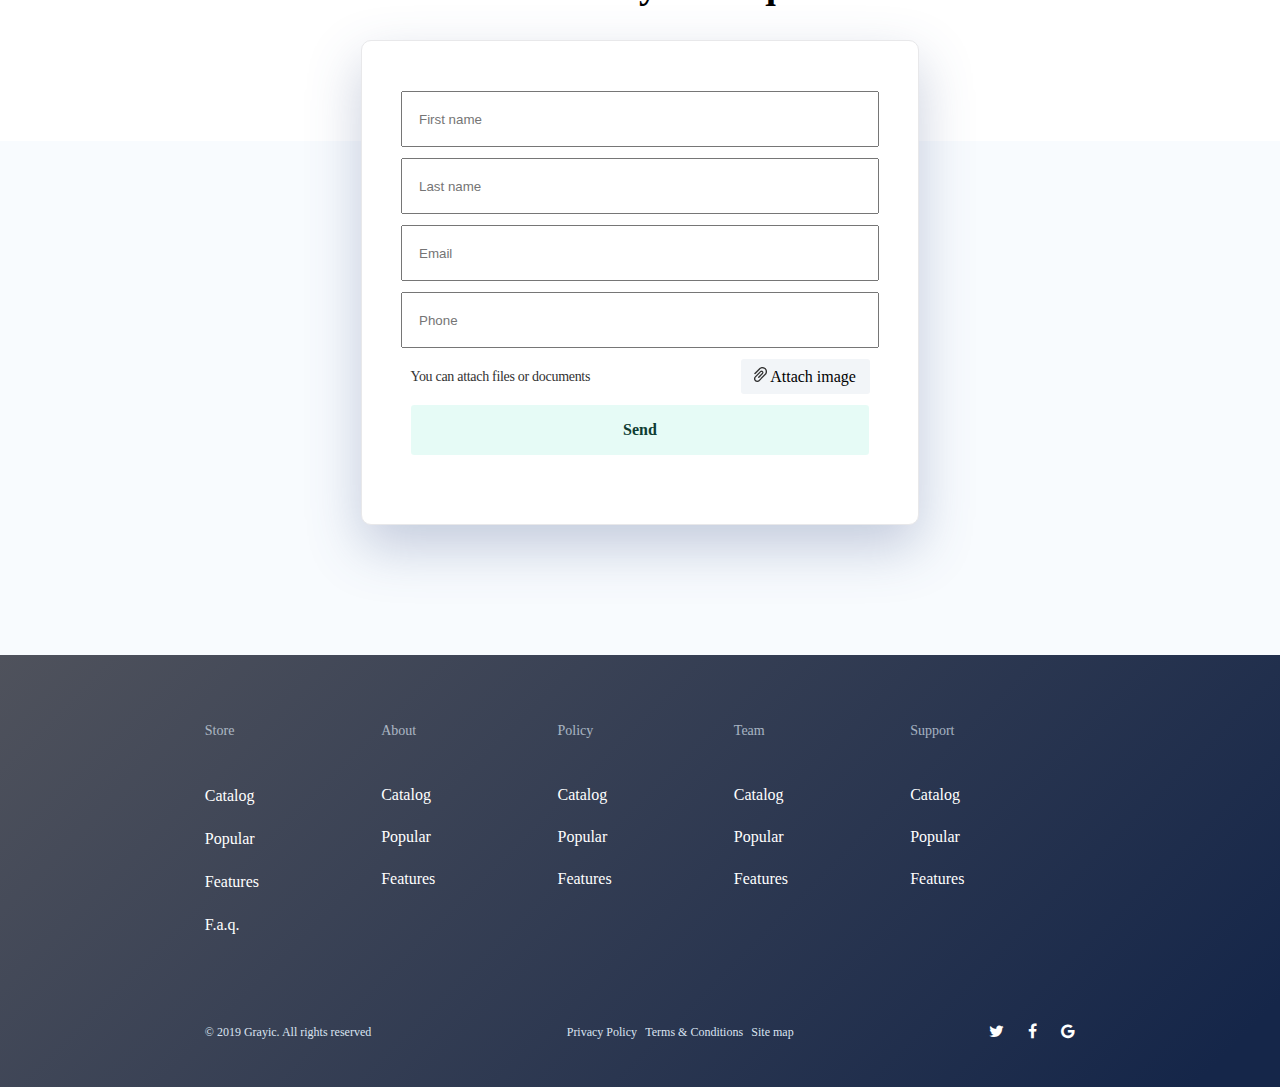
==== commit 2e40693c: "Add files via upload" ====
--- a/Abrakadabra/index.html
+++ b/Abrakadabra/index.html
@@ -204,7 +204,7 @@
     </div>
     <div class="lower-750">
     <div class="lonelyBTN">
-        <div class="lonelyBTN-Frame">
+        <div class="lonelyBTN-Frame column-BTN">
             <div class="lonelyBTN-Frame-text">Manage your team in one place</div>
             <p class="lonelyBTN-Frame-rect"><a class="lonelyBTN-Frame-rect-text" href="">Start free 14 days trivial</a></p>
         </div>
@@ -266,9 +266,9 @@
                     <div><a href="">Features</a></div>
                 </div>
             </div>
-            <div class="footer-container-botton footer-container-botton-text">
+            <div class="footer-container-botton footer-container-botton-text footer-bot">
                 <div>© 2019 Grayic. All rights reserved</div>
-                <div class="footer-container-botton-center">
+                <div class="footer-container-botton-center simple-column-class">
                     <div>Privacy Policy</div>
                     <div>Terms & Conditions</div>
                     <div>Site map</div>
--- a/Abrakadabra/med.css
+++ b/Abrakadabra/med.css
@@ -41,6 +41,10 @@
     .white-text-of-video-block{
         width: 550px;
     }
+    .column-BTN{
+        flex-direction: column;
+        align-items: center;
+    }
     .comments-media{
         flex-direction: column;
         margin-top: 100px;
@@ -50,6 +54,9 @@
         margin-top: 750px;
     }
     .footer-column{
-        padding-right: 10px;
+        padding-right: 20px;
+    }
+    .footer-bot{
+        padding-bottom: 30px;
     }
 }
--- a/Abrakadabra/Site 1 css.css
+++ b/Abrakadabra/Site 1 css.css
@@ -838,7 +838,7 @@
     justify-content: center;
 }
 .lonelyBTN-Frame{
-    height: 50px;
+    height: 90px;
     width: 707px;
     display: flex;
     justify-content: space-between;
@@ -990,7 +990,7 @@
 
 }
 .footer-container{
-    width: calc(100% - 230px - 269px);
+    width: calc(100% - 15% - 17%);
     height: 328px;
     margin-top: 60px;
     display: flex;
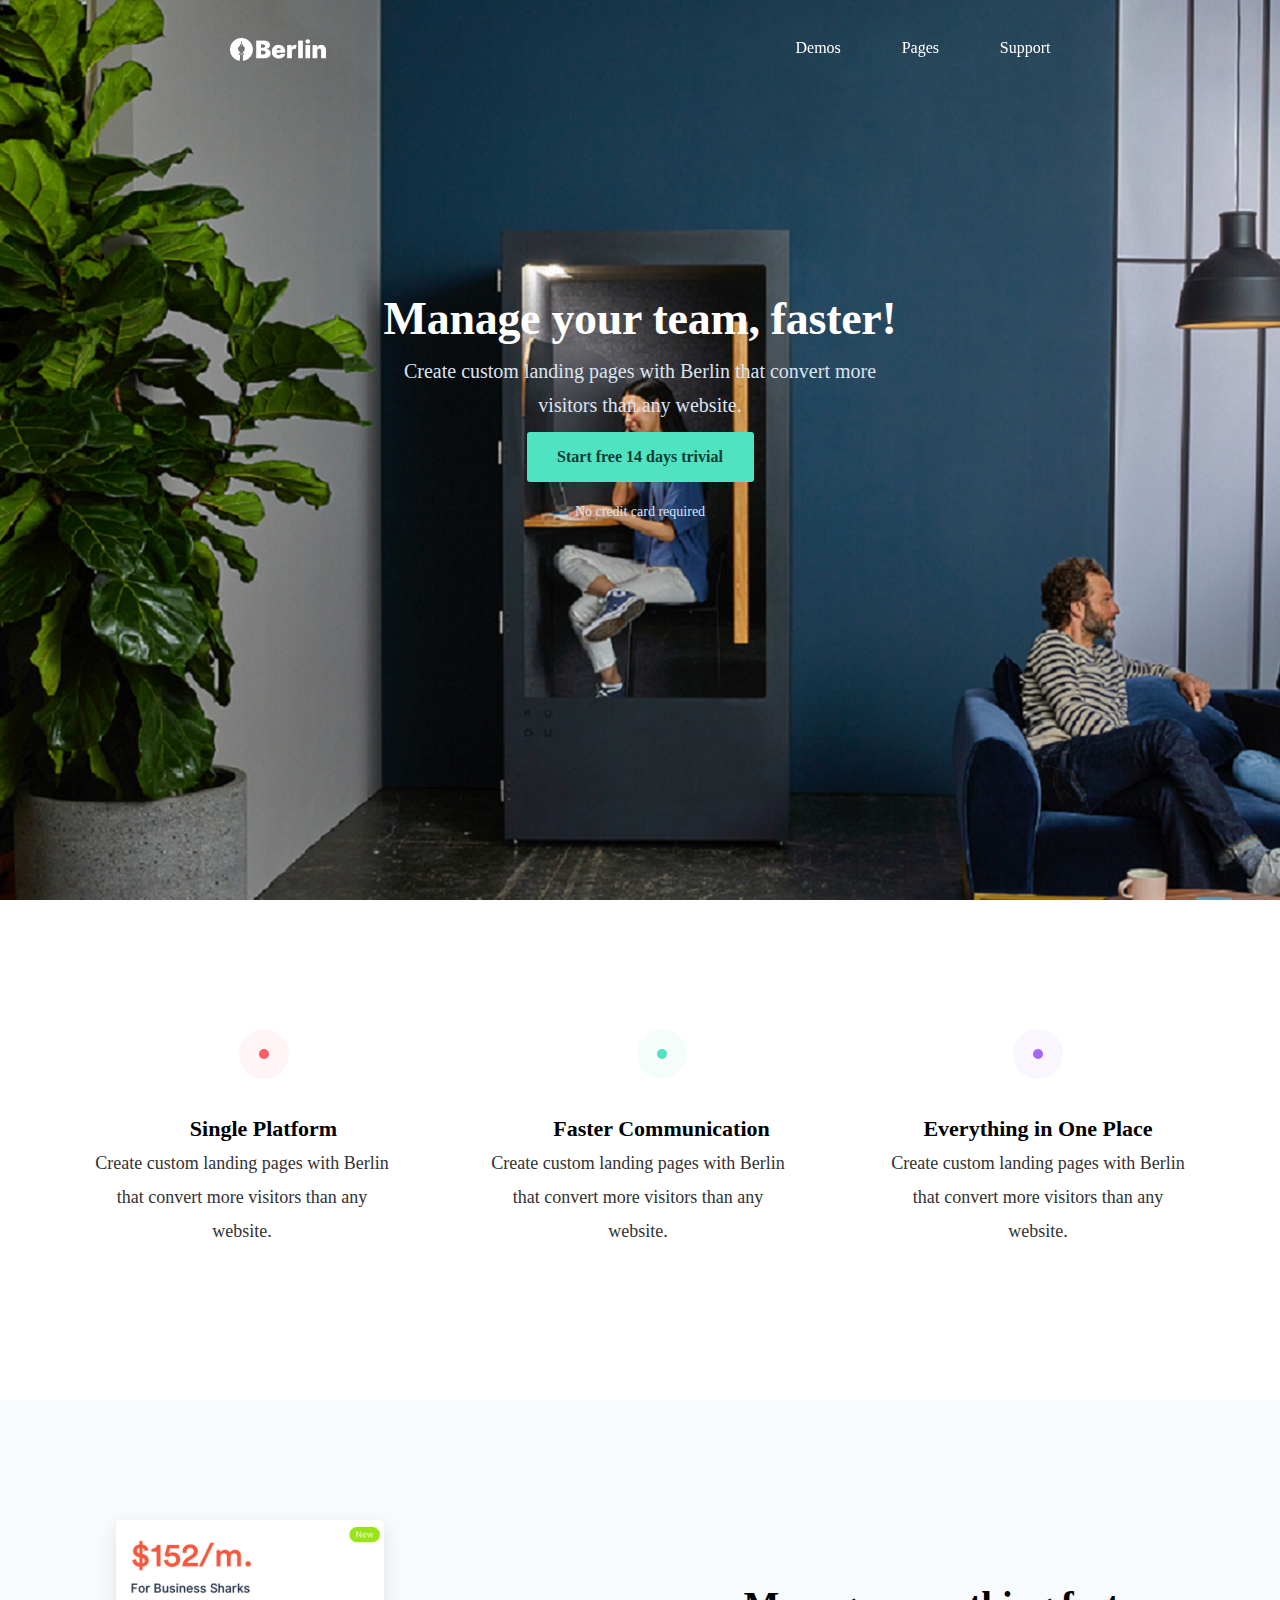
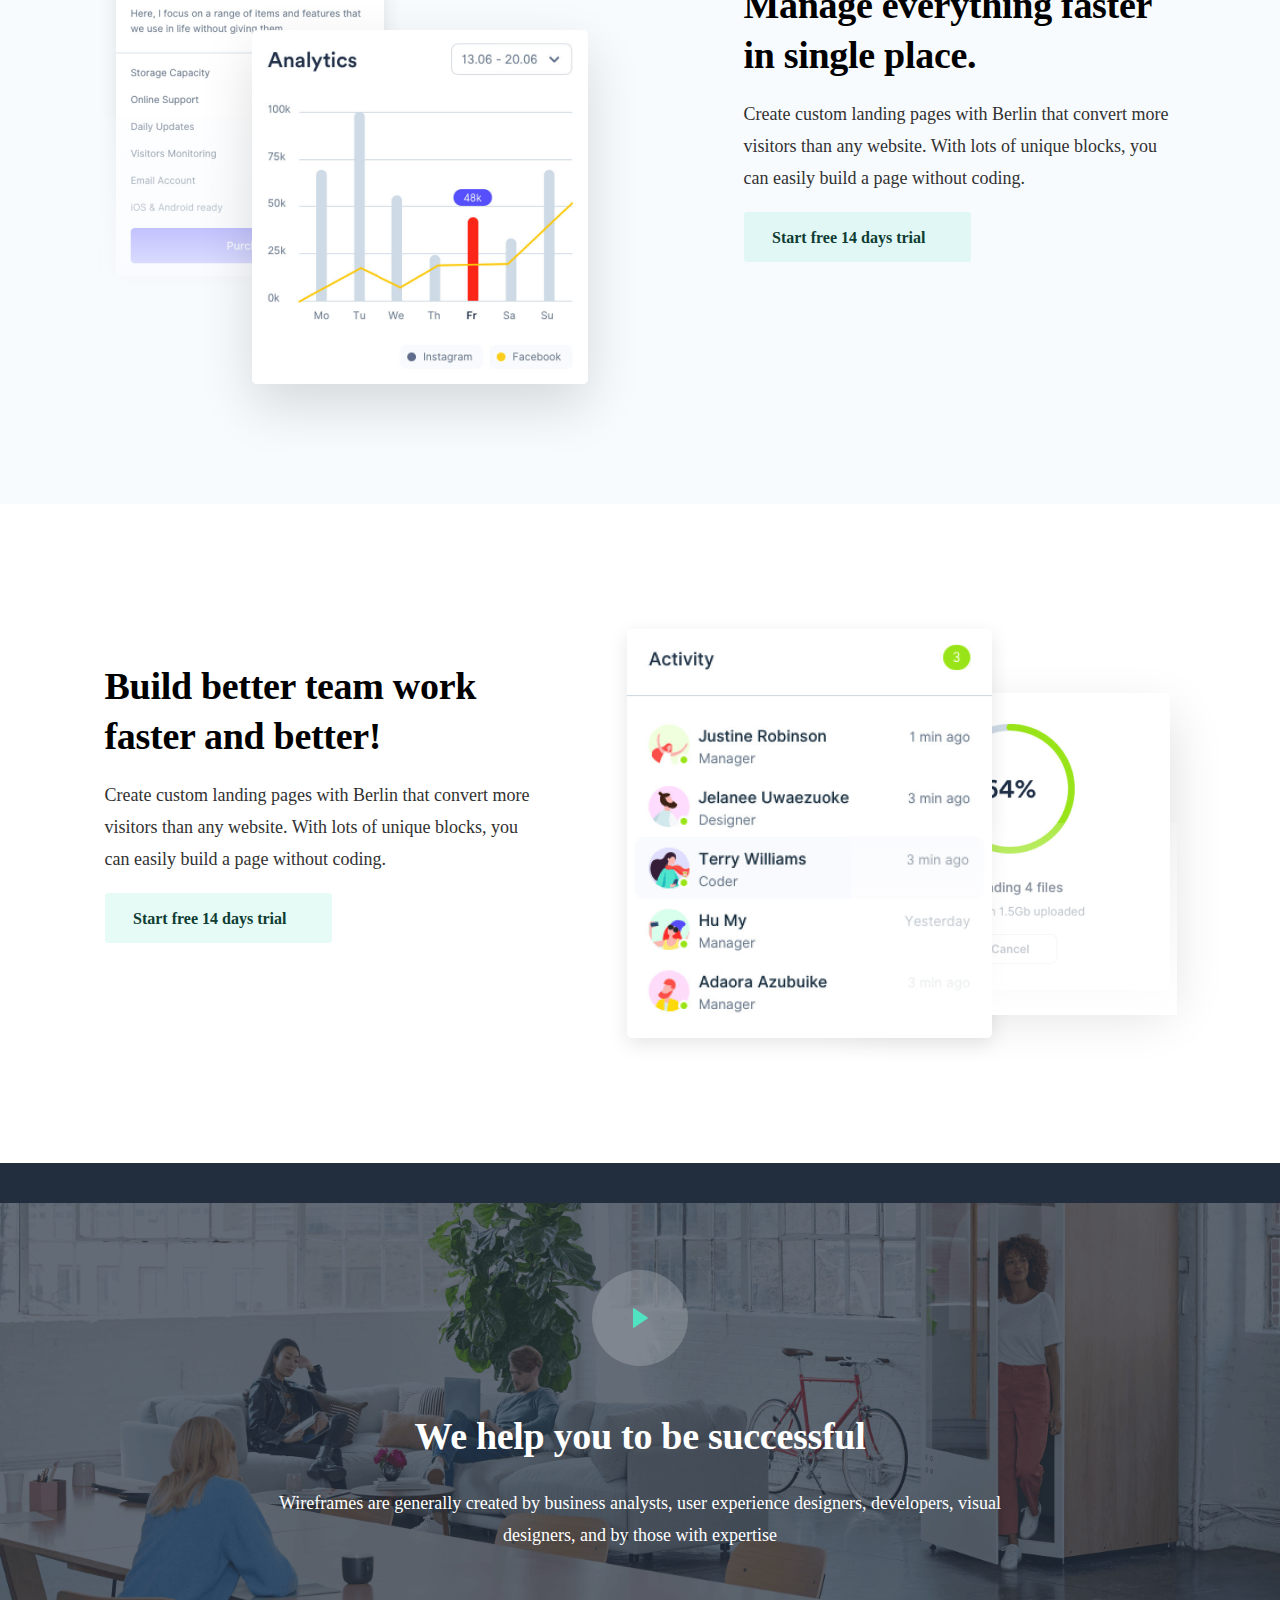
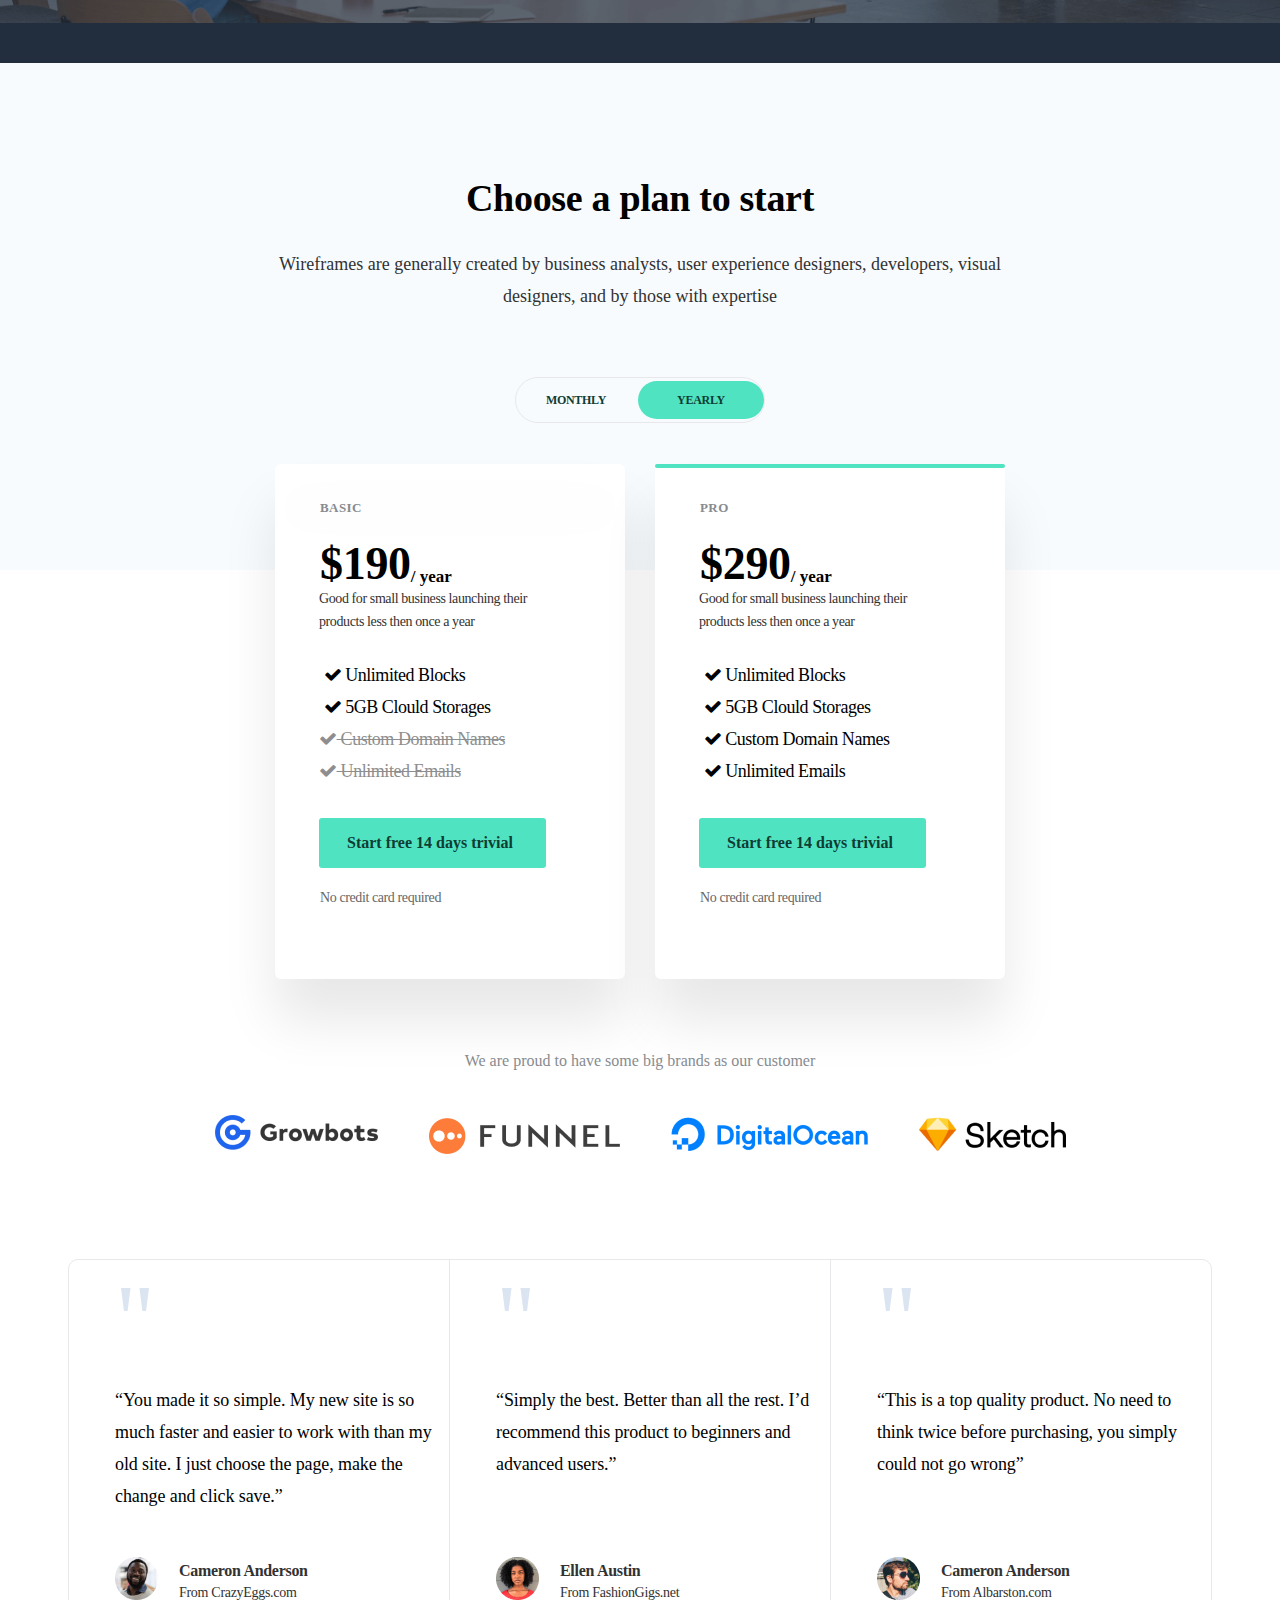
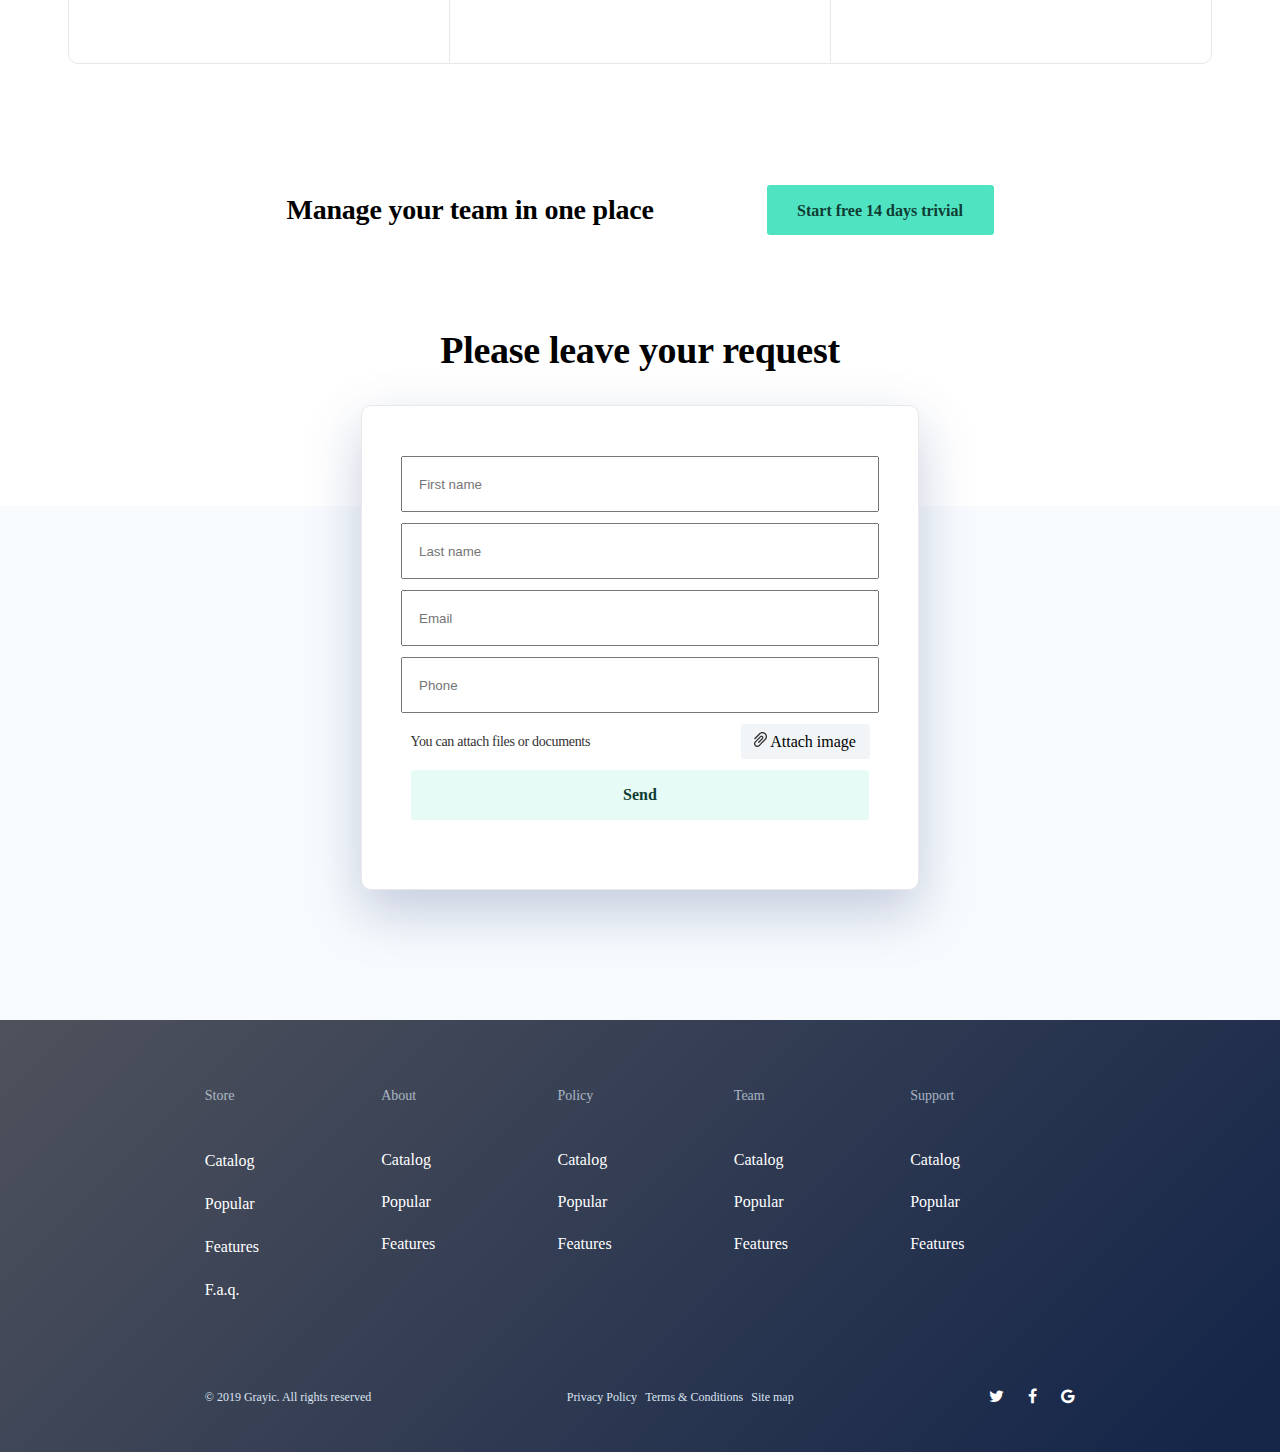
==== commit 44362059: "Add files via upload" ====
--- a/Abrakadabra/index.html
+++ b/Abrakadabra/index.html
@@ -8,6 +8,7 @@
     <meta name="viewport"
           content="width=device-width, user-scalable=no, initial-scale=1.0, maximum-scale=1.0, minimum-scale=1.0">
     <link rel="stylesheet" type="text/css" href="Site 1 css.css">
+
 </head>
 <body>
     <div class="BlackBigFrame">
@@ -19,7 +20,7 @@
                     <p><a href="">Pages </a></p>
                     <p><a href="">Support </a></p>
                 </div>
-            </div>
+        </div>
                 <div class="CenterOfBlock">
                     <h1 class="H1InFirstBlock">Manage your team, faster!</h1>
                     <p class="Description">Create custom landing pages with Berlin that convert more <br>
@@ -94,14 +95,14 @@
         </div>
     </div>
 <div class="video-lower"><div class="Block5Fon">
-        <video width="100%" height="500" poster="VideoImage.png">
+        <video width="100%" id="MyVidos" height="500" poster="VideoImage.png">
         <source src="movie.mp4">
         </video>
         <div class="CenterOfBlock5 ">
             <div>
-                <a class="Centrir" href=""><div class="OvalRadius"></div>
+                <div class="Centrir" ><div class="OvalRadius"></div>
                     <div class="PlayBadge">
-                    </div></a>
+                    </div></div>
             </div>
             <h1 class="UnderPlay">We help you to be successful</h1>
             <div class="centrirov"><p class="textUnderPlay white-text-of-video-block">Wireframes are generally created by business analysts, user experience designers, developers, visual
@@ -118,15 +119,17 @@
     <div class="Block7">
         <div class="Shop2Card">
             <div class="ButtonOf7Block">
-                <a href=""><div class="LeftButtonOf7Block">MONTHLY</div></a>
-                <a href=""><div class="RightButtonOf7Block">YEARLY</div></a>
+                <div class="LeftButtonOf7Block">MONTHLY</div>
+                <div class="RightButtonOf7Block">YEARLY</div>
             </div>
             <div class="FrameForCardOfThePrice column-class-for-price">
                 <div class="CardWithPrice">
-                    <a href=""><div class="Rectangl"></div></a>
+                    <div class="Rectangl"></div>
                     <div class="Version">Basic</div>
-                    <div class="TypeOfDollar"><i class="fa fa-dollar">19</i><span class="TypeOfAfterDollar">/ month</span></div>
-                    <div class="TextOfCardWithPrice">Good for small business launching their products less then once a year</div>
+                    <div class="Centr"><div class="TypeOfDollar">$190</div><span class="TypeOfAfterDollar">
+                        / year</span></div>
+                    <div class="TextOfCardWithPrice">Good for small business launching their products less
+                        then once a year</div>
                     <div class="PointsOfAdvantages"><i class="fa fa-check"></i> Unlimited Blocks</div>
                     <div class="PointsOfAdvantages"><i class="fa fa-check"></i> 5GB Clould Storages</div>
                     <div class="TextWithLine"><i class="fa fa-check"></i> Custom Domain Names</div>
@@ -137,8 +140,10 @@
                 <div class="CardWithPrice">
                     <a href=""><div class="BlueRectangl"></div></a>
                     <div class="Version">Pro</div>
-                    <div class="TypeOfDollar"><i class="fa fa-dollar">29</i><span class="TypeOfAfterDollar">/ month</span></div>
-                    <div class="TextOfCardWithPrice">Good for small business launching their products less then once a year</div>
+                    <div class="Centr"><div class="TypeOfDollar">$290</div><span class="TypeOfAfterDollar">
+                        / year</span></div>
+                    <div class="TextOfCardWithPrice">Good for small business launching their products less
+                        then once a year</div>
                     <div class="PointsOfAdvantages"><i class="fa fa-check"></i> Unlimited Blocks</div>
                     <div class="PointsOfAdvantages"><i class="fa fa-check"></i> 5GB Clould Storages</div>
                     <div class="PointsOfAdvantages"><i class="fa fa-check"></i> Custom Domain Names</div>
@@ -222,7 +227,7 @@
                     <div class="form-container-main-attach-relative">
 
                         <div class="form-container-main-attach-btn-text"><p><img src="skrep.png" alt=""> Attach image</p></div>
-                        <div><input class="form-container-main-attach-btn" type="submit"></div>
+                        <div><input class="form-container-main-attach-btn" type="file"></div>
                     </div>
                 </div>
                 <a href=""><div class="form-container-main-send"></div>
@@ -282,6 +287,7 @@
         </div>
     </div>
     </div>
+    <script src="jsfile.js"></script>
 </div>
 </body>
 </html>--- a/Abrakadabra/Site 1 css.css
+++ b/Abrakadabra/Site 1 css.css
@@ -9,23 +9,27 @@
 }
 .BlackBigFrame{
     width: 100%;
-    height: 535px;
+    height: 100vh;
     background: linear-gradient(315.06deg, #152649 5%, #4F525C 100%);
 }
 .BigFrame{
     width: 100%;
-    height: 535px;
-    background: url(Foto1.png);
-    display: flex;
-    flex-wrap: wrap;
-    justify-content: center;
+    height: 100vh;
+    background: url(Foto12.png);
+    display: flex;
+    justify-content: center;
+    align-items: center;
 }
 .HeaderOfFirstBlock{
     display: flex;
     justify-content: space-between;
+    align-self: flex-start;
     width: calc(100% - 231px - 228px);
     margin-top: 20px;
     height: 50px;
+    position: fixed;
+
+    z-index: 99999;
 
     font-family: Inter;
     font-style: normal;
@@ -408,6 +412,7 @@
     align-items: center;
 
 }
+
 .OvalRadius{
     background: #FFFFFF;
     width: 96px;
@@ -548,6 +553,8 @@
 .Rectangl{
     width: 350px;
     height: 4px;
+    box-shadow: 0px 42px 54px rgba(0, 0, 0, 0.0939481);
+    border-radius: 6px;
 }
 .BlueRectangl{
     width: 350px;
@@ -570,12 +577,16 @@
 
     color: #878B90;
 }
+.Centr{
+    display: flex;
+    align-items: flex-end;
+}
 .TypeOfDollar{
     font-family: Inter;
     font-style: normal;
     font-weight: bold;
     font-size: 46px;
-    line-height: 60px;
+    line-height: 46px;
     margin-left: 45px;
     margin-top: 17px;
     /* identical to box height, or 130% */
@@ -590,10 +601,6 @@
     font-weight: bold;
     font-size: 17px;
     line-height: 21px;
-
-    /* identical to box height */
-
-    letter-spacing: -0.3px;
 
     color: #000000;
 }
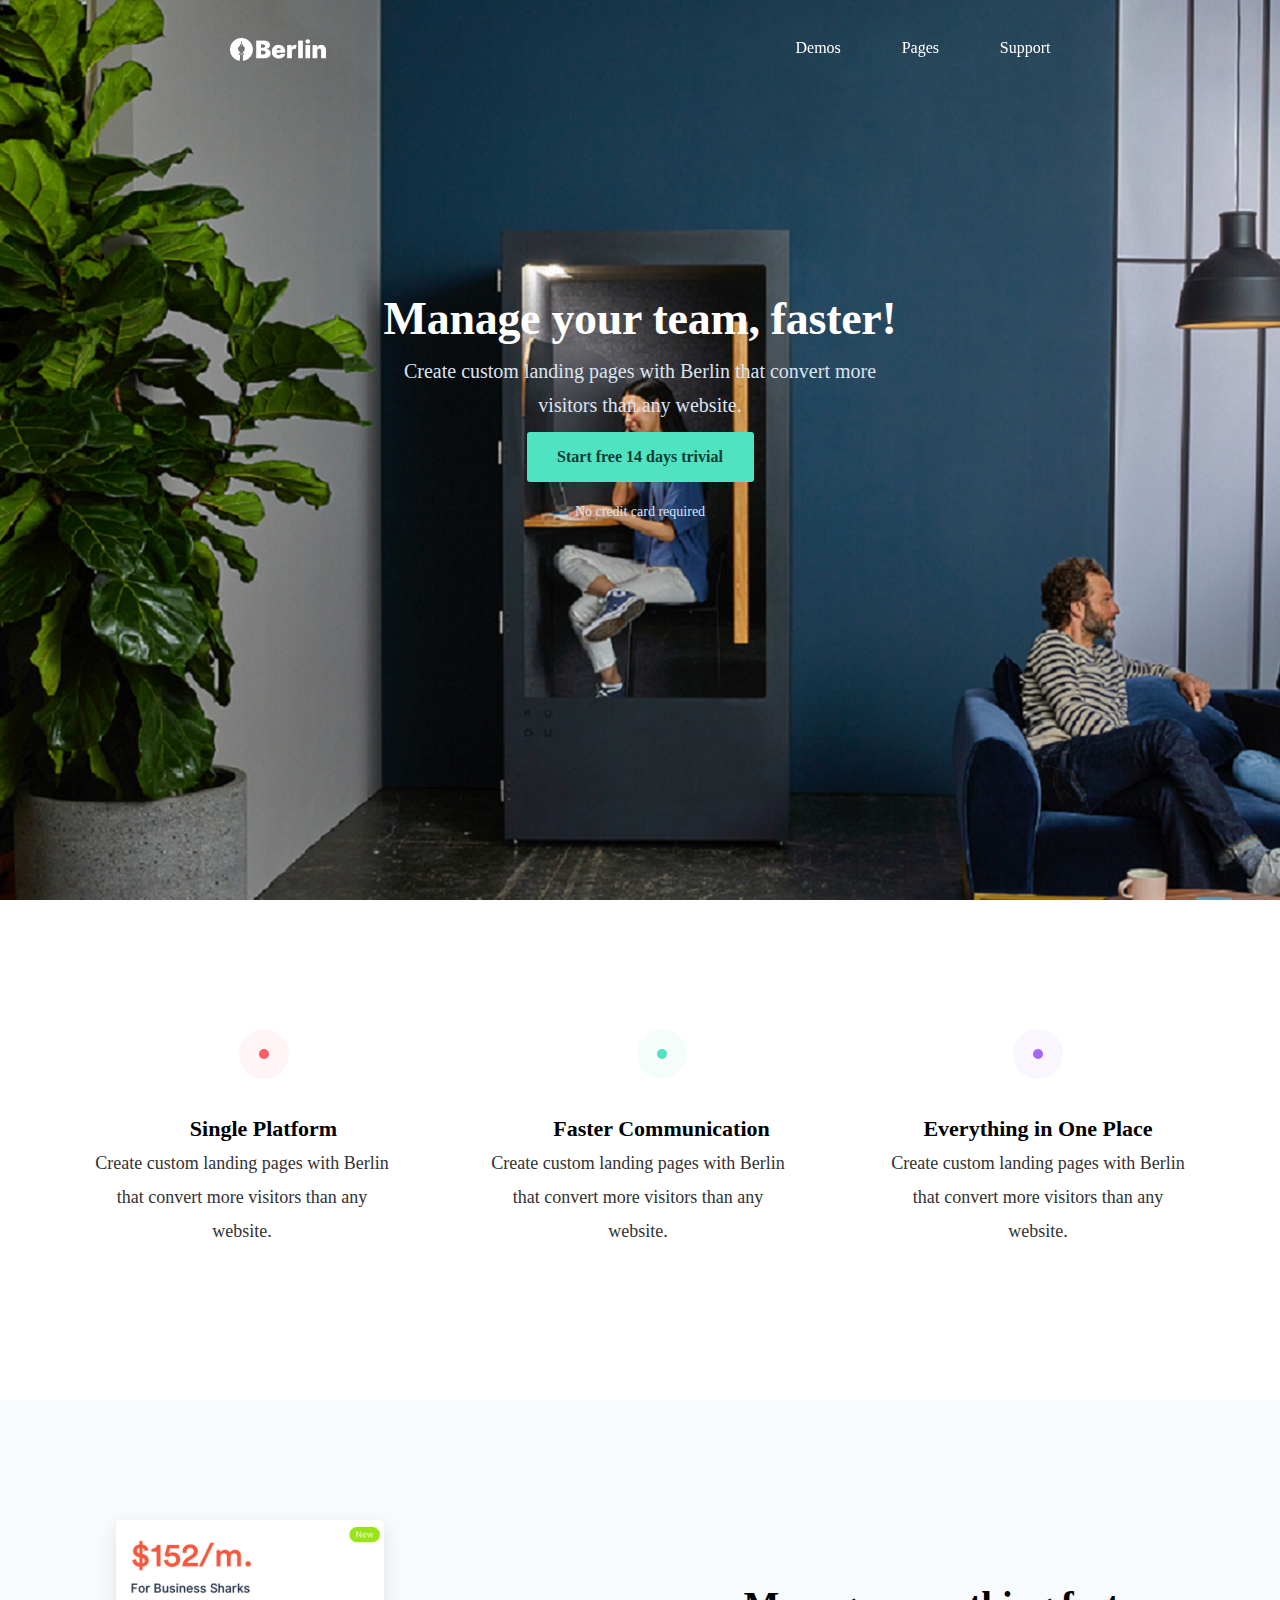
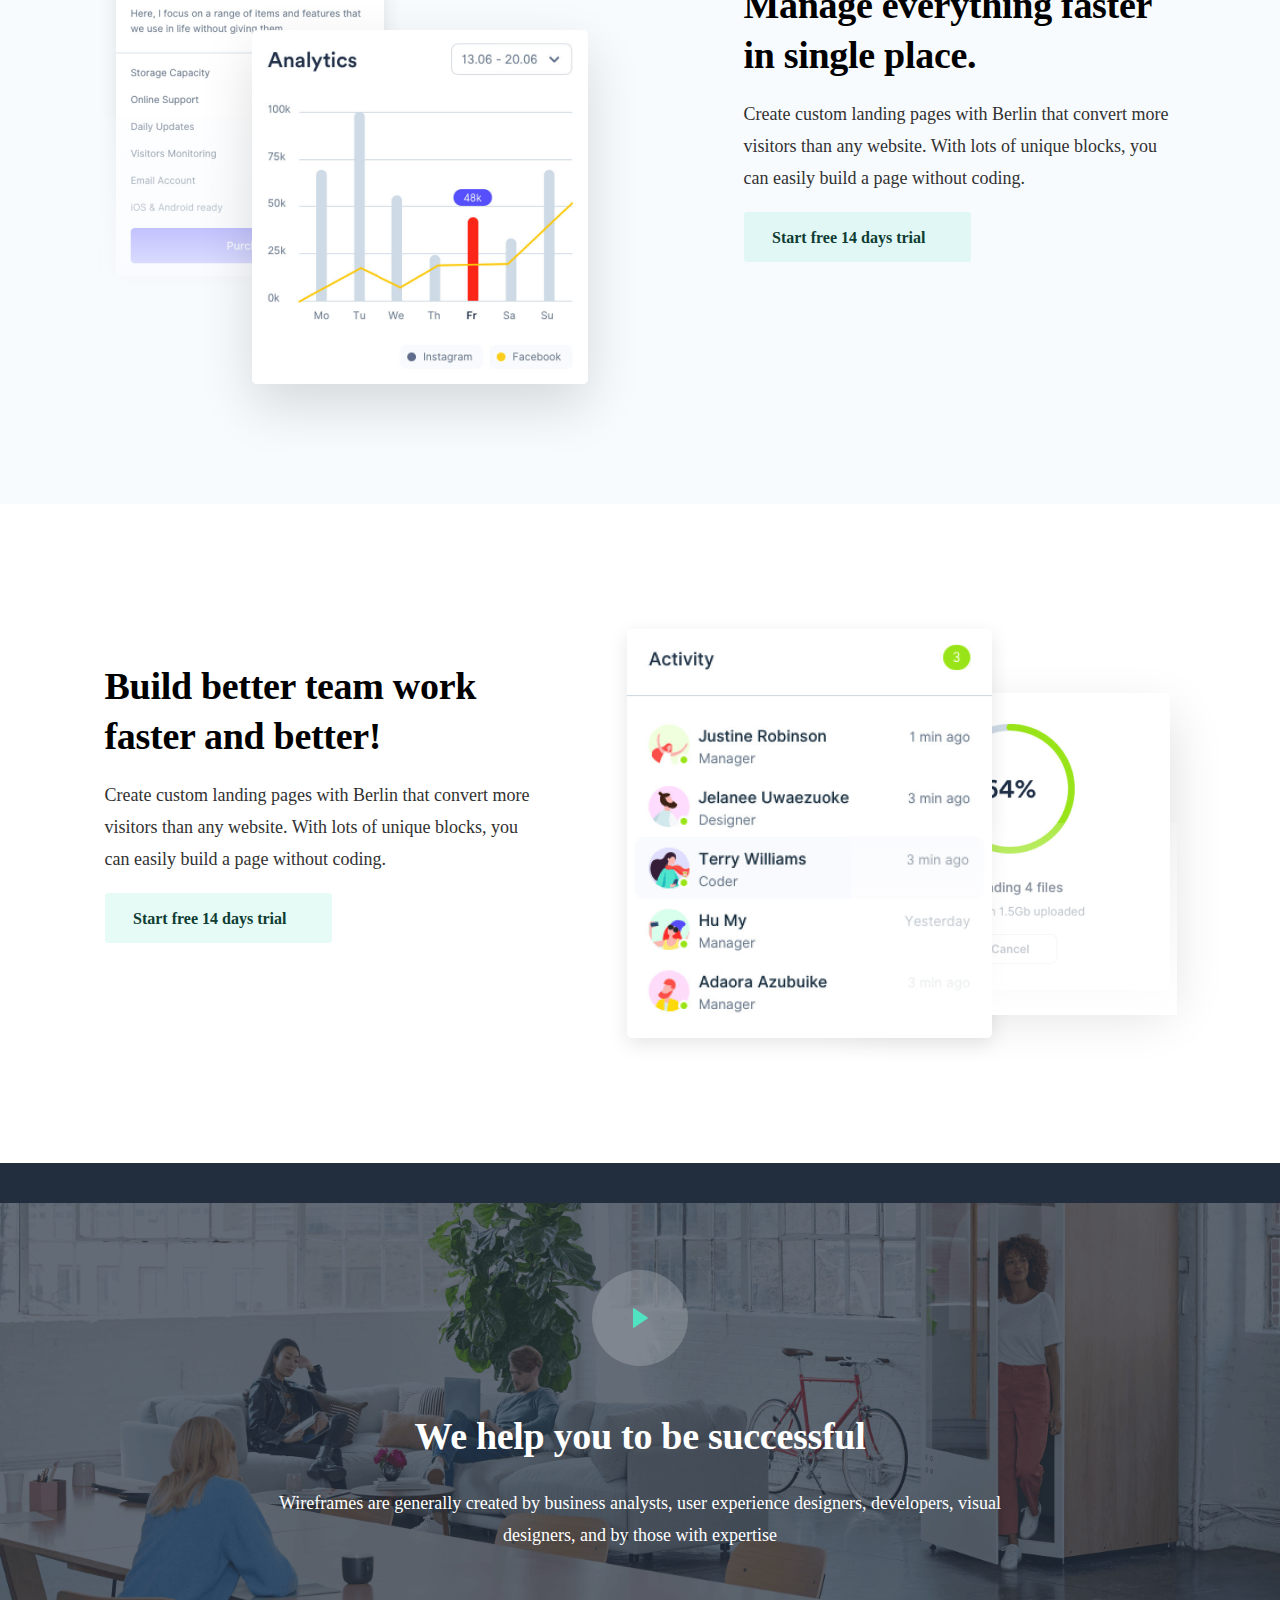
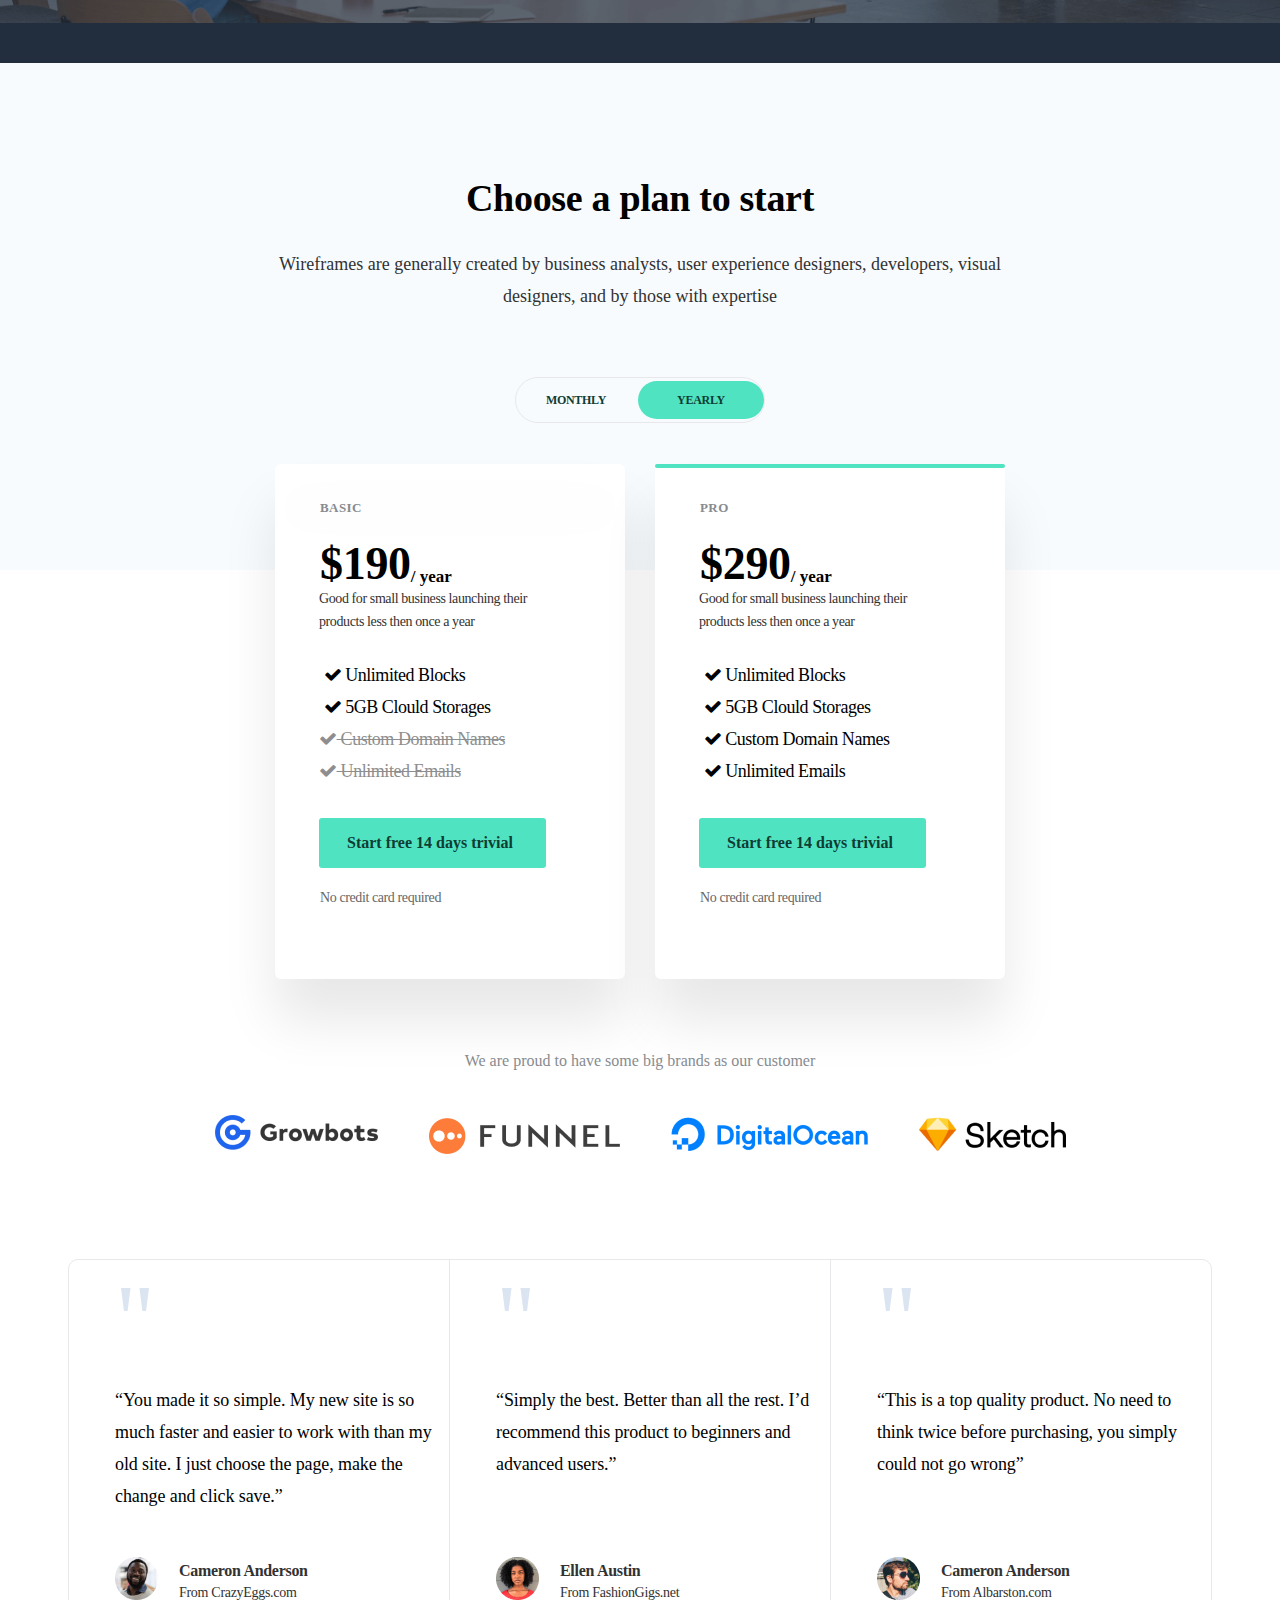
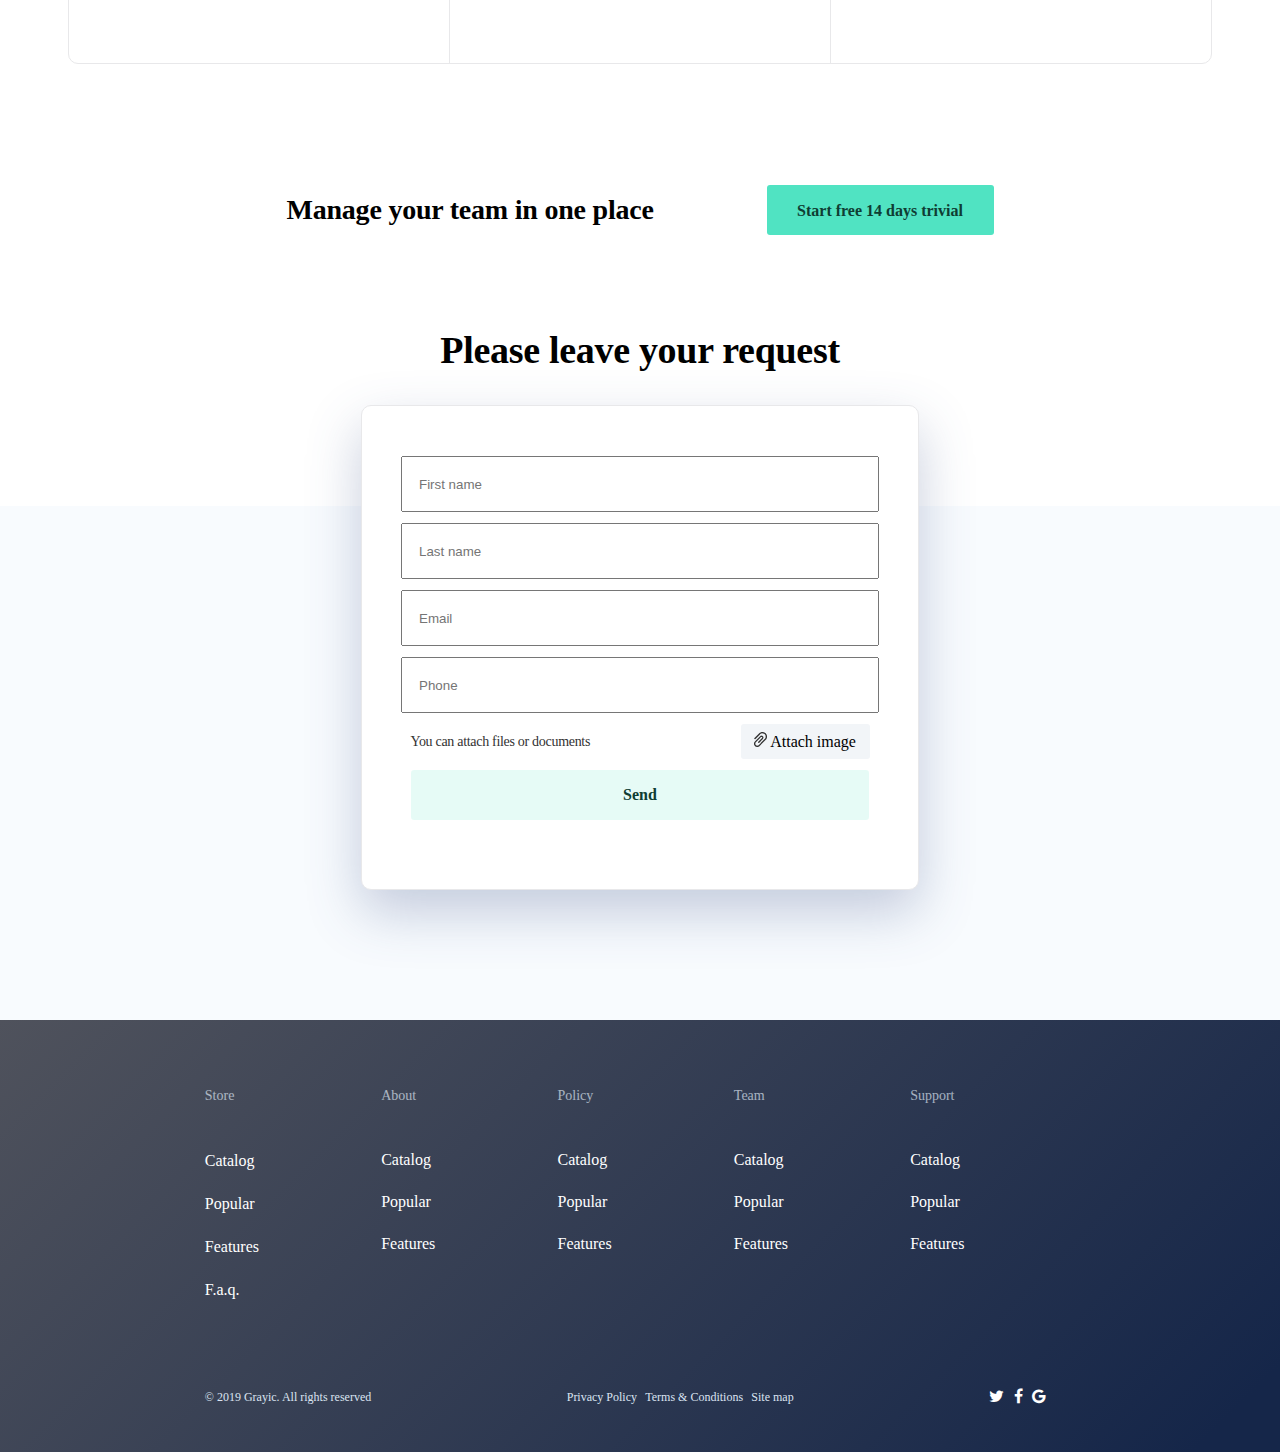
==== commit 25e5bace: "Add files via upload" ====
--- a/Abrakadabra/index.html
+++ b/Abrakadabra/index.html
@@ -282,6 +282,9 @@
                     <a href=""><i class="fa fa-twitter"></i></a>
                     <a href=""><i class="fa fa-facebook-f"></i></a>
                     <a href=""><i class="fa fa-google"></i></a>
+                    <div class="currency-usd"></div>
+                    <div class="currency-eur"></div>
+                    <div class="currency-rub"></div>
                 </div>
             </div>
         </div>
--- a/Abrakadabra/med.css
+++ b/Abrakadabra/med.css
@@ -1,4 +1,4 @@
-@media (min-width: 600px) and (max-width: 1100px){
+@media (min-width: 300px) and (max-width: 1100px){
     .column-class-marg{
         flex-direction: column;
         align-items: center;
